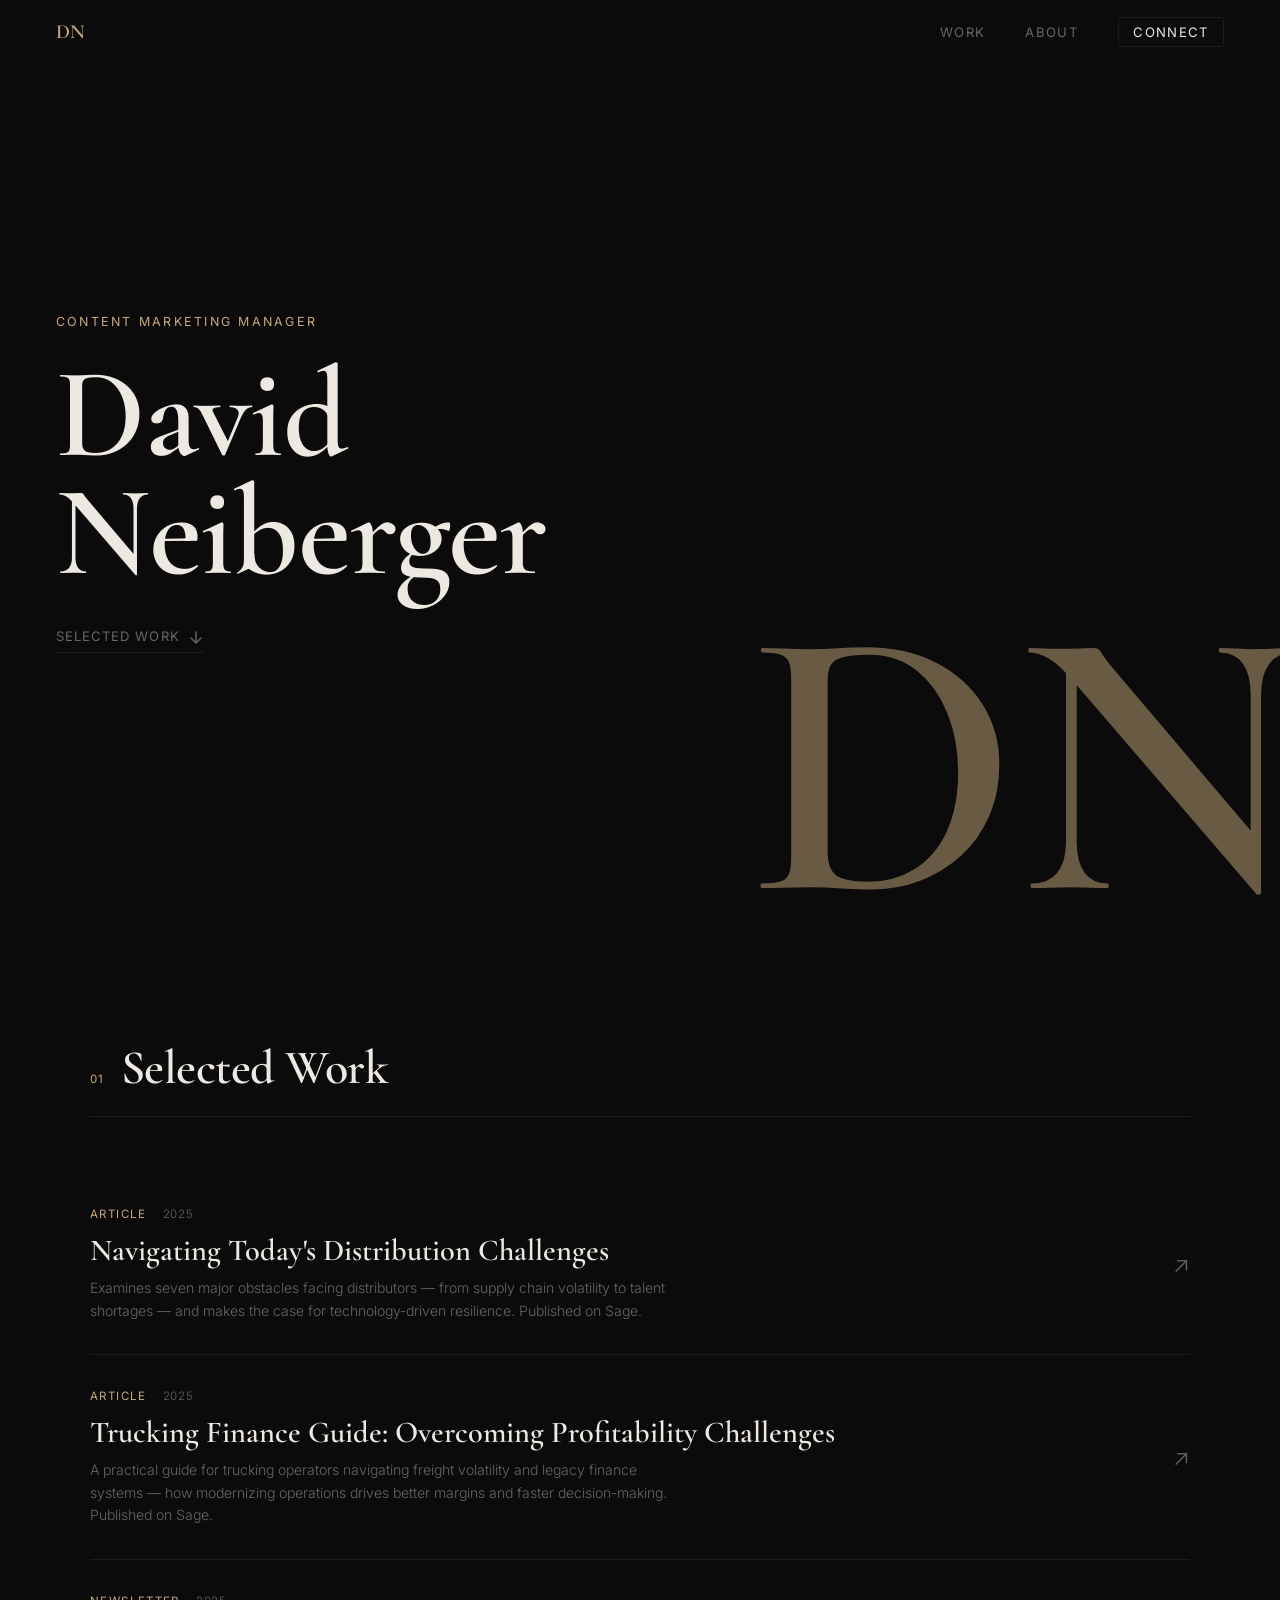
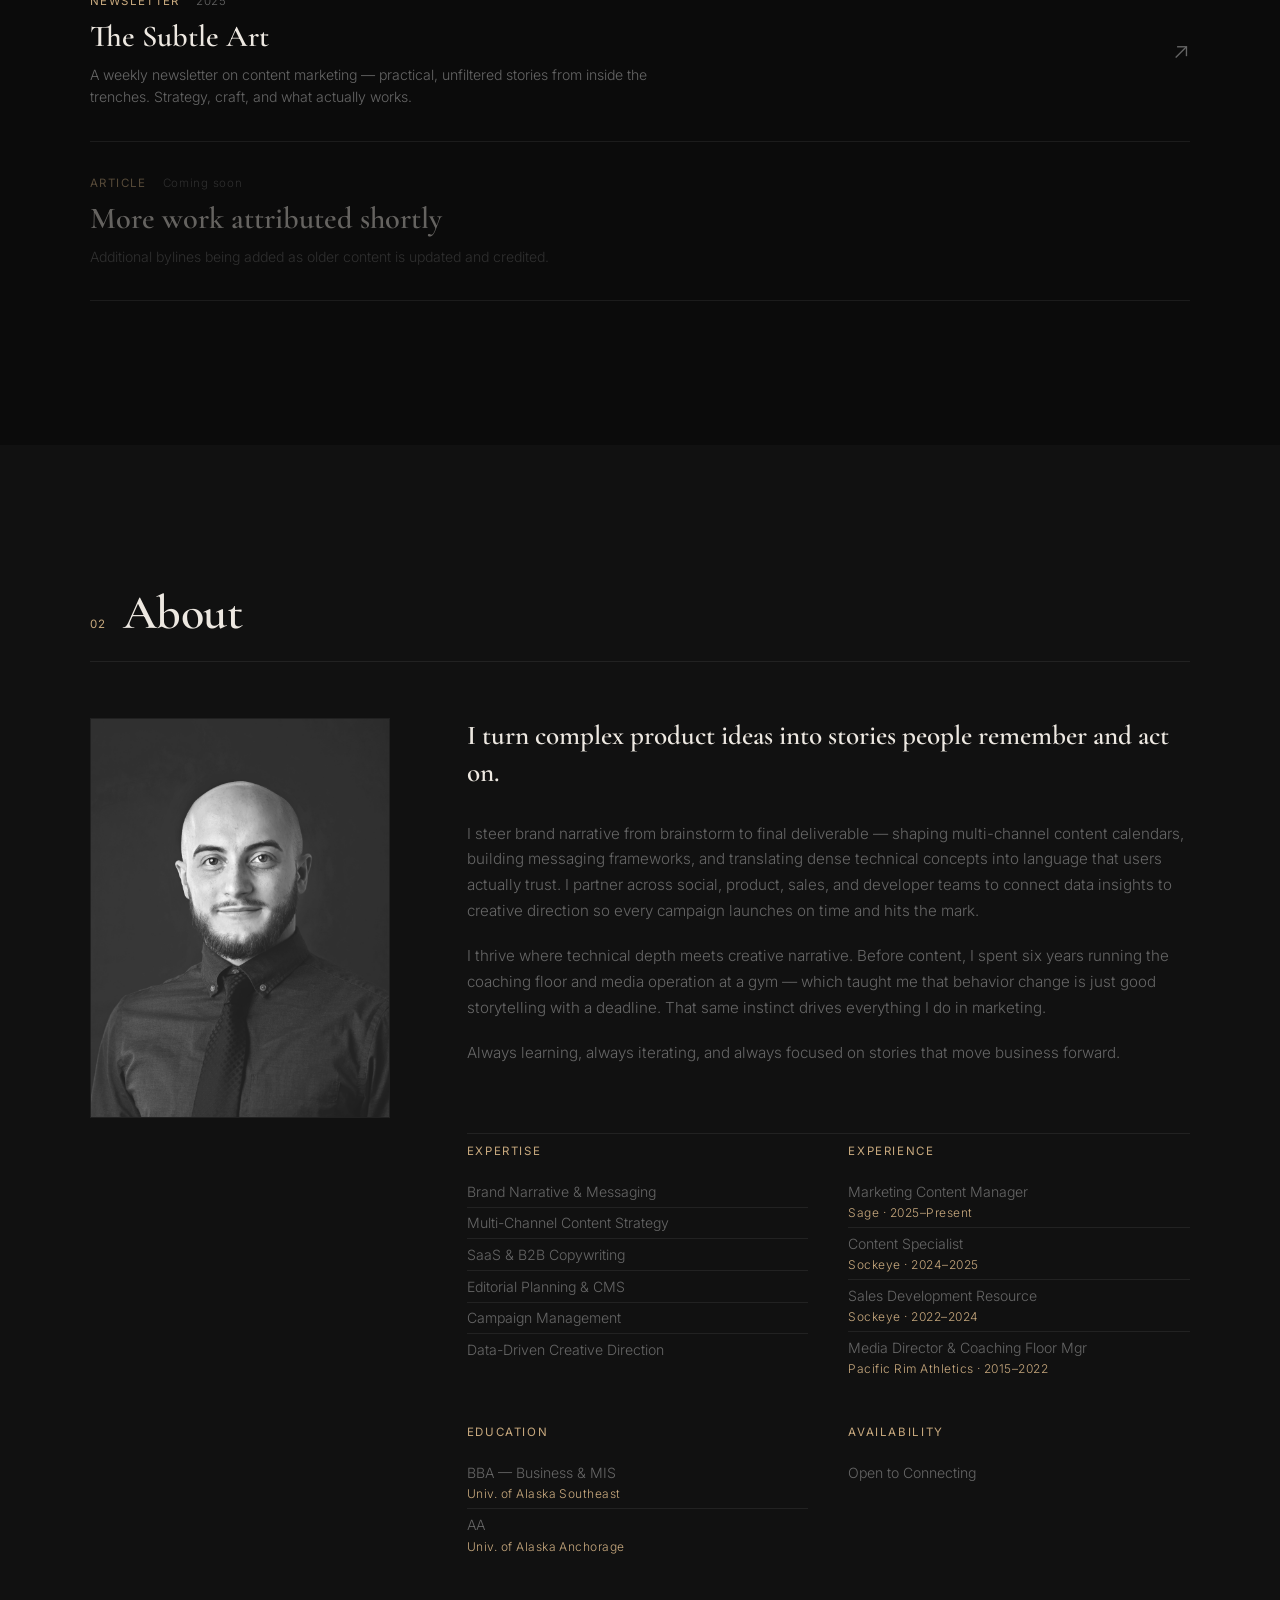
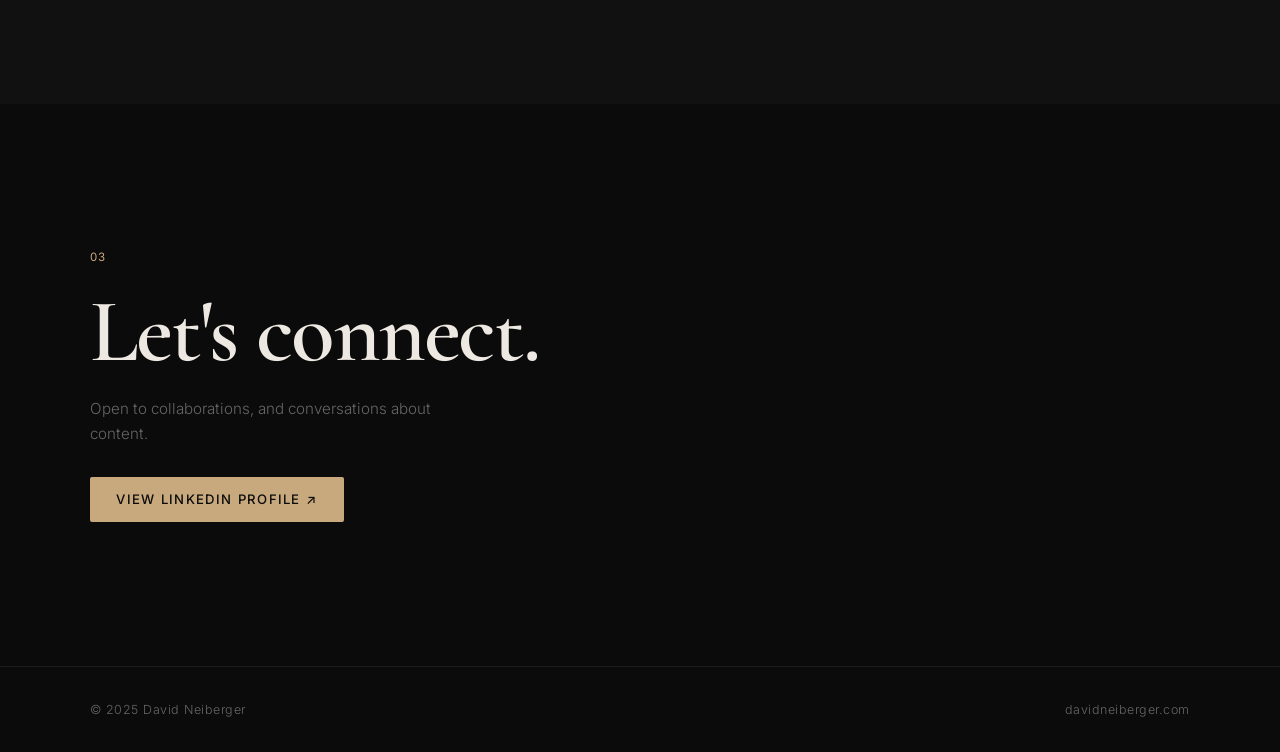
==== index.html @ 3fa52df9 "Update index.html" ====
<!DOCTYPE html>
<html lang="en">
<head>
  <meta charset="UTF-8" />
  <meta name="viewport" content="width=device-width, initial-scale=1.0" />
  <title>David Neiberger — Content Marketing Manager</title>
  <meta name="description" content="David Neiberger is a content marketing manager with a background in fitness coaching. Writing that moves people to act." />

  <link rel="preconnect" href="https://fonts.googleapis.com" />
  <link rel="preconnect" href="https://fonts.gstatic.com" crossorigin />
  <link href="https://fonts.googleapis.com/css2?family=Inter:wght@300;400;500&family=Cormorant+Garamond:ital,wght@0,600;1,500&display=swap" rel="stylesheet" />

  <link rel="stylesheet" href="style.css" />
</head>
<body>

  <!-- ─── NAV ─── -->
  <nav class="nav" id="nav">
    <a href="#" class="nav__logo">DN</a>
    <ul class="nav__links">
      <li><a href="#work">Work</a></li>
      <li><a href="#about">About</a></li>
      <li><a href="#contact" class="nav__cta">Connect</a></li>
    </ul>
  </nav>

  <!-- ─── HERO ─── -->
  <section class="hero" id="home">
    <div class="hero__inner">
      <p class="hero__label">Content Marketing Manager</p>
      <h1 class="hero__name">David<br>Neiberger</h1>
      <a href="#work" class="hero__scroll" aria-label="Scroll to work">
        <span>Selected Work</span>
        <svg width="16" height="16" viewBox="0 0 16 16" fill="none" aria-hidden="true">
          <path d="M8 3v10M3 9l5 5 5-5" stroke="currentColor" stroke-width="1.5" stroke-linecap="round" stroke-linejoin="round"/>
        </svg>
      </a>
    </div>
    <div class="hero__bg-text" aria-hidden="true">DN</div>
  </section>

  <!-- ─── WORK / ARTICLES ─── -->
  <section class="section work" id="work">
    <div class="container">
      <header class="section__header">
        <span class="section__num">01</span>
        <h2 class="section__title">Selected Work</h2>
      </header>

      <ul class="work__list">

        <li class="work__item">
          <a href="https://www.sage.com/en-us/blog/navigating-distribution-challenges/" class="work__link" target="_blank" rel="noopener">
            <div class="work__meta">
              <span class="work__tag">Article</span>
              <span class="work__year">2025</span>
            </div>
            <h3 class="work__title">Navigating Today's Distribution Challenges</h3>
            <p class="work__desc">Examines seven major obstacles facing distributors — from supply chain volatility to talent shortages — and makes the case for technology-driven resilience. Published on Sage.</p>
            <span class="work__arrow">↗</span>
          </a>
        </li>

        <li class="work__item">
          <a href="https://www.sage.com/en-us/blog/trucking-finance-guide-overcoming-profitability-challenges-and-legacy-systems/" class="work__link" target="_blank" rel="noopener">
            <div class="work__meta">
              <span class="work__tag">Article</span>
              <span class="work__year">2025</span>
            </div>
            <h3 class="work__title">Trucking Finance Guide: Overcoming Profitability Challenges</h3>
            <p class="work__desc">A practical guide for trucking operators navigating freight volatility and legacy finance systems — how modernizing operations drives better margins and faster decision-making. Published on Sage.</p>
            <span class="work__arrow">↗</span>
          </a>
        </li>

        <li class="work__item">
          <a href="https://www.linkedin.com/newsletters/the-subtle-art-7341557035068489730/" class="work__link" target="_blank" rel="noopener">
            <div class="work__meta">
              <span class="work__tag">Newsletter</span>
              <span class="work__year">2025</span>
            </div>
            <h3 class="work__title">The Subtle Art</h3>
            <p class="work__desc">A weekly newsletter on content marketing — practical, unfiltered stories from inside the trenches. Strategy, craft, and what actually works.</p>
            <span class="work__arrow">↗</span>
          </a>
        </li>

        <li class="work__item work__item--placeholder">
          <div class="work__link work__link--inert">
            <div class="work__meta">
              <span class="work__tag">Article</span>
              <span class="work__year">Coming soon</span>
            </div>
            <h3 class="work__title">More work attributed shortly</h3>
            <p class="work__desc">Additional bylines being added as older content is updated and credited.</p>
          </div>
        </li>

      </ul>
    </div>
  </section>

  <!-- ─── ABOUT ─── -->
  <section class="section about" id="about">
    <div class="container">
      <header class="section__header">
        <span class="section__num">02</span>
        <h2 class="section__title">About</h2>
      </header>

      <div class="about__grid">

        <div class="about__photo-col">
          <img
            src="images/CharlieSIlversPhotography-2022-David-7(BW).jpg"
            alt="David Neiberger"
            class="about__photo"
          />
        </div>

        <div class="about__content">
          <div class="about__body">
            <p class="about__lead">I turn complex product ideas into stories people remember and act on.</p>
            <p>I steer brand narrative from brainstorm to final deliverable — shaping multi-channel content calendars, building messaging frameworks, and translating dense technical concepts into language that users actually trust. I partner across social, product, sales, and developer teams to connect data insights to creative direction so every campaign launches on time and hits the mark.</p>
            <p>I thrive where technical depth meets creative narrative. Before content, I spent six years running the coaching floor and media operation at a gym — which taught me that behavior change is just good storytelling with a deadline. That same instinct drives everything I do in marketing.</p>
            <p>Always learning, always iterating, and always focused on stories that move business forward.</p>
          </div>

          <div class="about__blocks">
            <div class="about__block">
              <h4>Expertise</h4>
              <ul>
                <li>Brand Narrative &amp; Messaging</li>
                <li>Multi-Channel Content Strategy</li>
                <li>SaaS &amp; B2B Copywriting</li>
                <li>Editorial Planning &amp; CMS</li>
                <li>Campaign Management</li>
                <li>Data-Driven Creative Direction</li>
              </ul>
            </div>
            <div class="about__block">
              <h4>Experience</h4>
              <ul>
                <li>Marketing Content Manager<span class="about__company">Sage · 2025–Present</span></li>
                <li>Content Specialist<span class="about__company">Sockeye · 2024–2025</span></li>
                <li>Sales Development Resource<span class="about__company">Sockeye · 2022–2024</span></li>
                <li>Media Director &amp; Coaching Floor Mgr<span class="about__company">Pacific Rim Athletics · 2015–2022</span></li>
              </ul>
            </div>
            <div class="about__block">
              <h4>Education</h4>
              <ul>
                <li>BBA — Business &amp; MIS<span class="about__company">Univ. of Alaska Southeast</span></li>
                <li>AA<span class="about__company">Univ. of Alaska Anchorage</span></li>
              </ul>
            </div>
            <div class="about__block">
              <h4>Availability</h4>
              <ul>
                <li>Open to Connecting</li>
              </ul>
            </div>
          </div>
        </div>

      </div>
    </div>
  </section>

  <!-- ─── CONTACT / CTA ─── -->
  <section class="section contact" id="contact">
    <div class="container">
      <div class="contact__inner">
        <span class="section__num">03</span>
        <h2 class="contact__headline">Let's connect.</h2>
        <p class="contact__sub">Open to collaborations, and conversations about content.</p>
        <a
          href="https://www.linkedin.com/in/david-neiberger/"
          class="contact__btn"
          target="_blank"
          rel="noopener"
        >
          View LinkedIn Profile ↗
        </a>
      </div>
    </div>
  </section>

  <!-- ─── FOOTER ─── -->
  <footer class="footer">
    <div class="container">
      <p>© 2025 David Neiberger</p>
      <p>davidneiberger.com</p>
    </div>
  </footer>

  <script src="main.js"></script>
</body>
</html>
---- style.css ----
/* ────────────────────────────────────────────────────────────
   TOKENS
──────────────────────────────────────────────────────────── */
:root {
  --bg:         #0b0b0b;
  --bg-raised:  #111111;
  --border:     rgba(255, 255, 255, 0.07);
  --text:       #ede8e1;
  --text-muted: #666;
  --accent:     #c8a97e;   /* warm gold */
  --accent-dim: rgba(200, 169, 126, 0.12);

  --font-display: 'Cormorant Garamond', Georgia, serif;
  --font-body:    'Inter', system-ui, sans-serif;

  --ease: cubic-bezier(0.16, 1, 0.3, 1);
  --nav-h: 64px;
}

/* ────────────────────────────────────────────────────────────
   RESET & BASE
──────────────────────────────────────────────────────────── */
*, *::before, *::after {
  box-sizing: border-box;
  margin: 0;
  padding: 0;
}

html {
  scroll-behavior: smooth;
  -webkit-font-smoothing: antialiased;
}

body {
  background-color: var(--bg);
  color: var(--text);
  font-family: var(--font-body);
  font-size: clamp(15px, 1.1vw, 17px);
  font-weight: 300;
  line-height: 1.7;
  overflow-x: hidden;
}

a {
  color: inherit;
  text-decoration: none;
}

ul {
  list-style: none;
}

img, svg {
  display: block;
}

/* ────────────────────────────────────────────────────────────
   LAYOUT UTILITIES
──────────────────────────────────────────────────────────── */
.container {
  width: min(1100px, 100% - 3rem);
  margin-inline: auto;
}

.section {
  padding-block: clamp(5rem, 12vw, 9rem);
}

/* ────────────────────────────────────────────────────────────
   NAV
──────────────────────────────────────────────────────────── */
.nav {
  position: fixed;
  inset: 0 0 auto;
  height: var(--nav-h);
  z-index: 100;
  display: flex;
  align-items: center;
  justify-content: space-between;
  padding-inline: clamp(1.5rem, 5vw, 3.5rem);
  transition: background 0.4s var(--ease), backdrop-filter 0.4s var(--ease);
}

.nav.scrolled {
  background: rgba(11, 11, 11, 0.85);
  backdrop-filter: blur(14px);
  -webkit-backdrop-filter: blur(14px);
  border-bottom: 1px solid var(--border);
}

.nav__logo {
  font-family: var(--font-display);
  font-size: 1.25rem;
  font-weight: 600;
  letter-spacing: 0.02em;
  color: var(--accent);
  transition: opacity 0.2s;
}
.nav__logo:hover { opacity: 0.7; }

.nav__links {
  display: flex;
  align-items: center;
  gap: 2.5rem;
}

.nav__links a {
  font-size: 0.82rem;
  font-weight: 400;
  letter-spacing: 0.1em;
  text-transform: uppercase;
  color: var(--text-muted);
  transition: color 0.2s;
}
.nav__links a:hover { color: var(--text); }

.nav__cta {
  border: 1px solid var(--border);
  padding: 0.45em 1.1em;
  border-radius: 2px;
  color: var(--text) !important;
  transition: background 0.2s, border-color 0.2s !important;
}
.nav__cta:hover {
  background: var(--accent-dim);
  border-color: var(--accent) !important;
}

/* ────────────────────────────────────────────────────────────
   HERO
──────────────────────────────────────────────────────────── */
.hero {
  position: relative;
  min-height: 100svh;
  display: flex;
  align-items: center;
  padding-inline: clamp(1.5rem, 5vw, 3.5rem);
  overflow: hidden;
}

.hero__inner {
  position: relative;
  z-index: 2;
  padding-top: var(--nav-h);
  max-width: 820px;
  opacity: 0;
  animation: fadeUp 1s var(--ease) 0.2s forwards;
}

.hero__label {
  font-size: 0.78rem;
  font-weight: 400;
  letter-spacing: 0.18em;
  text-transform: uppercase;
  color: var(--accent);
  margin-bottom: 1.5rem;
}

.hero__name {
  font-family: var(--font-display);
  font-size: clamp(4rem, 10vw, 9.5rem);
  font-weight: 600;
  line-height: 0.92;
  letter-spacing: -0.01em;
  color: var(--text);
  margin-bottom: 2rem;
}

.hero__sub {
  font-size: clamp(1rem, 1.4vw, 1.15rem);
  color: var(--text-muted);
  max-width: 480px;
  margin-bottom: 3.5rem;
  line-height: 1.65;
}

.hero__scroll {
  display: inline-flex;
  align-items: center;
  gap: 0.6em;
  font-size: 0.82rem;
  font-weight: 400;
  letter-spacing: 0.08em;
  text-transform: uppercase;
  color: var(--text-muted);
  border-bottom: 1px solid var(--border);
  padding-bottom: 0.35em;
  transition: color 0.2s, border-color 0.2s;
}
.hero__scroll:hover {
  color: var(--text);
  border-color: var(--text-muted);
}
.hero__scroll svg {
  transition: transform 0.3s var(--ease);
}
.hero__scroll:hover svg {
  transform: translateY(3px);
}

/* Large background monogram */
.hero__bg-text {
  position: absolute;
  right: -0.05em;
  bottom: -0.15em;
  font-family: var(--font-display);
  font-size: clamp(18rem, 30vw, 36rem);
  font-weight: 600;
  color: rgba(200, 169, 126, 0.5);
  line-height: 1;
  user-select: none;
  pointer-events: none;
  z-index: 1;
}

/* ────────────────────────────────────────────────────────────
   SECTION HEADERS
──────────────────────────────────────────────────────────── */
.section__header {
  display: flex;
  align-items: baseline;
  gap: 1rem;
  margin-bottom: 3.5rem;
  padding-bottom: 1.5rem;
  border-bottom: 1px solid var(--border);
}

.section__num {
  font-size: 0.72rem;
  font-weight: 400;
  color: var(--accent);
  letter-spacing: 0.12em;
}

.section__title {
  font-family: var(--font-display);
  font-size: clamp(2rem, 4vw, 3rem);
  font-weight: 600;
  letter-spacing: -0.01em;
  line-height: 1;
}

/* ────────────────────────────────────────────────────────────
   WORK LIST
──────────────────────────────────────────────────────────── */
.work__list {
  display: flex;
  flex-direction: column;
}

.work__item {
  border-bottom: 1px solid var(--border);
  opacity: 0;
  animation: fadeUp 0.7s var(--ease) forwards;
}

.work__item:nth-child(1) { animation-delay: 0.1s; }
.work__item:nth-child(2) { animation-delay: 0.2s; }
.work__item:nth-child(3) { animation-delay: 0.3s; }
.work__item:nth-child(4) { animation-delay: 0.4s; }

.work__link {
  display: grid;
  grid-template-columns: 1fr auto;
  grid-template-rows: auto auto;
  column-gap: 2rem;
  padding: 2rem 0;
  transition: background 0.2s;
  position: relative;
}
.work__link::before {
  content: '';
  position: absolute;
  inset: 0 -1.5rem;
  background: var(--accent-dim);
  opacity: 0;
  transition: opacity 0.25s;
  border-radius: 2px;
}
.work__link:hover::before { opacity: 1; }

.work__meta {
  grid-column: 1;
  grid-row: 1;
  display: flex;
  align-items: center;
  gap: 1rem;
  margin-bottom: 0.5rem;
}

.work__tag {
  font-size: 0.72rem;
  font-weight: 400;
  letter-spacing: 0.12em;
  text-transform: uppercase;
  color: var(--accent);
}

.work__year {
  font-size: 0.72rem;
  color: var(--text-muted);
  letter-spacing: 0.06em;
}

.work__title {
  grid-column: 1;
  grid-row: 2;
  font-family: var(--font-display);
  font-size: clamp(1.3rem, 2.5vw, 1.9rem);
  font-weight: 600;
  line-height: 1.2;
  margin-bottom: 0.5rem;
  transition: color 0.2s;
}
.work__link:hover .work__title { color: var(--accent); }

.work__desc {
  grid-column: 1;
  grid-row: 3;
  font-size: 0.88rem;
  color: var(--text-muted);
  max-width: 600px;
  line-height: 1.6;
}

.work__arrow {
  grid-column: 2;
  grid-row: 1 / 4;
  align-self: center;
  font-size: 1.4rem;
  color: var(--text-muted);
  transition: color 0.2s, transform 0.25s var(--ease);
}
.work__link:hover .work__arrow {
  color: var(--accent);
  transform: translate(3px, -3px);
}

/* Placeholder item — not a link */
.work__link--inert {
  cursor: default;
  opacity: 0.4;
}
.work__link--inert::before { display: none; }

/* ────────────────────────────────────────────────────────────
   ABOUT
──────────────────────────────────────────────────────────── */
.about {
  background: var(--bg-raised);
}

.about__grid {
  display: grid;
  grid-template-columns: 300px 1fr;
  gap: clamp(3rem, 6vw, 6rem);
  align-items: start;
}

/* Photo column */
.about__photo-col {
  position: sticky;
  top: calc(var(--nav-h) + 2rem);
}

.about__photo {
  width: 100%;
  aspect-ratio: 3 / 4;
  object-fit: cover;
  object-position: center top;
  display: block;
  filter: grayscale(100%);
  border: 1px solid var(--border);
}

/* Content column */
.about__content {
  display: flex;
  flex-direction: column;
  gap: 3rem;
}

.about__body p {
  margin-bottom: 1.2rem;
}

.about__lead {
  font-family: var(--font-display);
  font-size: clamp(1.25rem, 2.2vw, 1.7rem);
  font-weight: 600;
  line-height: 1.35;
  color: var(--text);
  margin-bottom: 1.8rem !important;
}

.about__body p:not(.about__lead) {
  color: var(--text-muted);
  font-size: 0.95rem;
}

/* Blocks grid (expertise, experience, etc.) */
.about__blocks {
  display: grid;
  grid-template-columns: 1fr 1fr;
  gap: 2.5rem;
  padding-top: 0.5rem;
  border-top: 1px solid var(--border);
}

.about__block h4 {
  font-size: 0.72rem;
  font-weight: 400;
  letter-spacing: 0.14em;
  text-transform: uppercase;
  color: var(--accent);
  margin-bottom: 0.9rem;
}

.about__block li {
  font-size: 0.88rem;
  color: var(--text-muted);
  padding: 0.3rem 0;
  border-bottom: 1px solid var(--border);
  line-height: 1.5;
}
.about__block li:last-child { border-bottom: none; }

.about__company {
  display: block;
  font-size: 0.75rem;
  color: var(--accent);
  margin-top: 0.15rem;
  letter-spacing: 0.04em;
}

/* ────────────────────────────────────────────────────────────
   CONTACT
──────────────────────────────────────────────────────────── */
.contact__inner {
  display: flex;
  flex-direction: column;
  align-items: flex-start;
  gap: 1.2rem;
}

.contact__headline {
  font-family: var(--font-display);
  font-size: clamp(3rem, 7vw, 6.5rem);
  font-weight: 600;
  line-height: 1;
  letter-spacing: -0.02em;
}

.contact__sub {
  font-size: 0.95rem;
  color: var(--text-muted);
  max-width: 400px;
  line-height: 1.65;
}

.contact__btn {
  display: inline-flex;
  align-items: center;
  gap: 0.5em;
  margin-top: 0.75rem;
  padding: 0.85em 2em;
  background: var(--accent);
  color: var(--bg);
  font-size: 0.82rem;
  font-weight: 500;
  letter-spacing: 0.1em;
  text-transform: uppercase;
  border-radius: 2px;
  transition: opacity 0.2s, transform 0.2s var(--ease);
}
.contact__btn:hover {
  opacity: 0.85;
  transform: translateY(-1px);
}

/* ────────────────────────────────────────────────────────────
   FOOTER
──────────────────────────────────────────────────────────── */
.footer {
  padding-block: 2rem;
  border-top: 1px solid var(--border);
}

.footer .container {
  display: flex;
  justify-content: space-between;
  align-items: center;
}

.footer p {
  font-size: 0.78rem;
  color: var(--text-muted);
  letter-spacing: 0.04em;
}

/* ────────────────────────────────────────────────────────────
   ANIMATIONS
──────────────────────────────────────────────────────────── */
@keyframes fadeUp {
  from {
    opacity: 0;
    transform: translateY(24px);
  }
  to {
    opacity: 1;
    transform: translateY(0);
  }
}

/* ────────────────────────────────────────────────────────────
   RESPONSIVE
──────────────────────────────────────────────────────────── */
@media (max-width: 768px) {
  .nav__links {
    gap: 1.5rem;
  }
  .nav__links li:nth-child(1),
  .nav__links li:nth-child(2) {
    display: none;
  }

  .about__grid {
    grid-template-columns: 1fr;
    gap: 3rem;
  }

  .about__photo-col {
    position: static;
    max-width: 280px;
  }

  .about__blocks {
    grid-template-columns: 1fr;
  }

  .work__link {
    grid-template-columns: 1fr 2rem;
  }

  .footer .container {
    flex-direction: column;
    gap: 0.5rem;
    text-align: center;
  }
}

@media (max-width: 480px) {
  .hero__bg-text {
    display: none;
  }
}
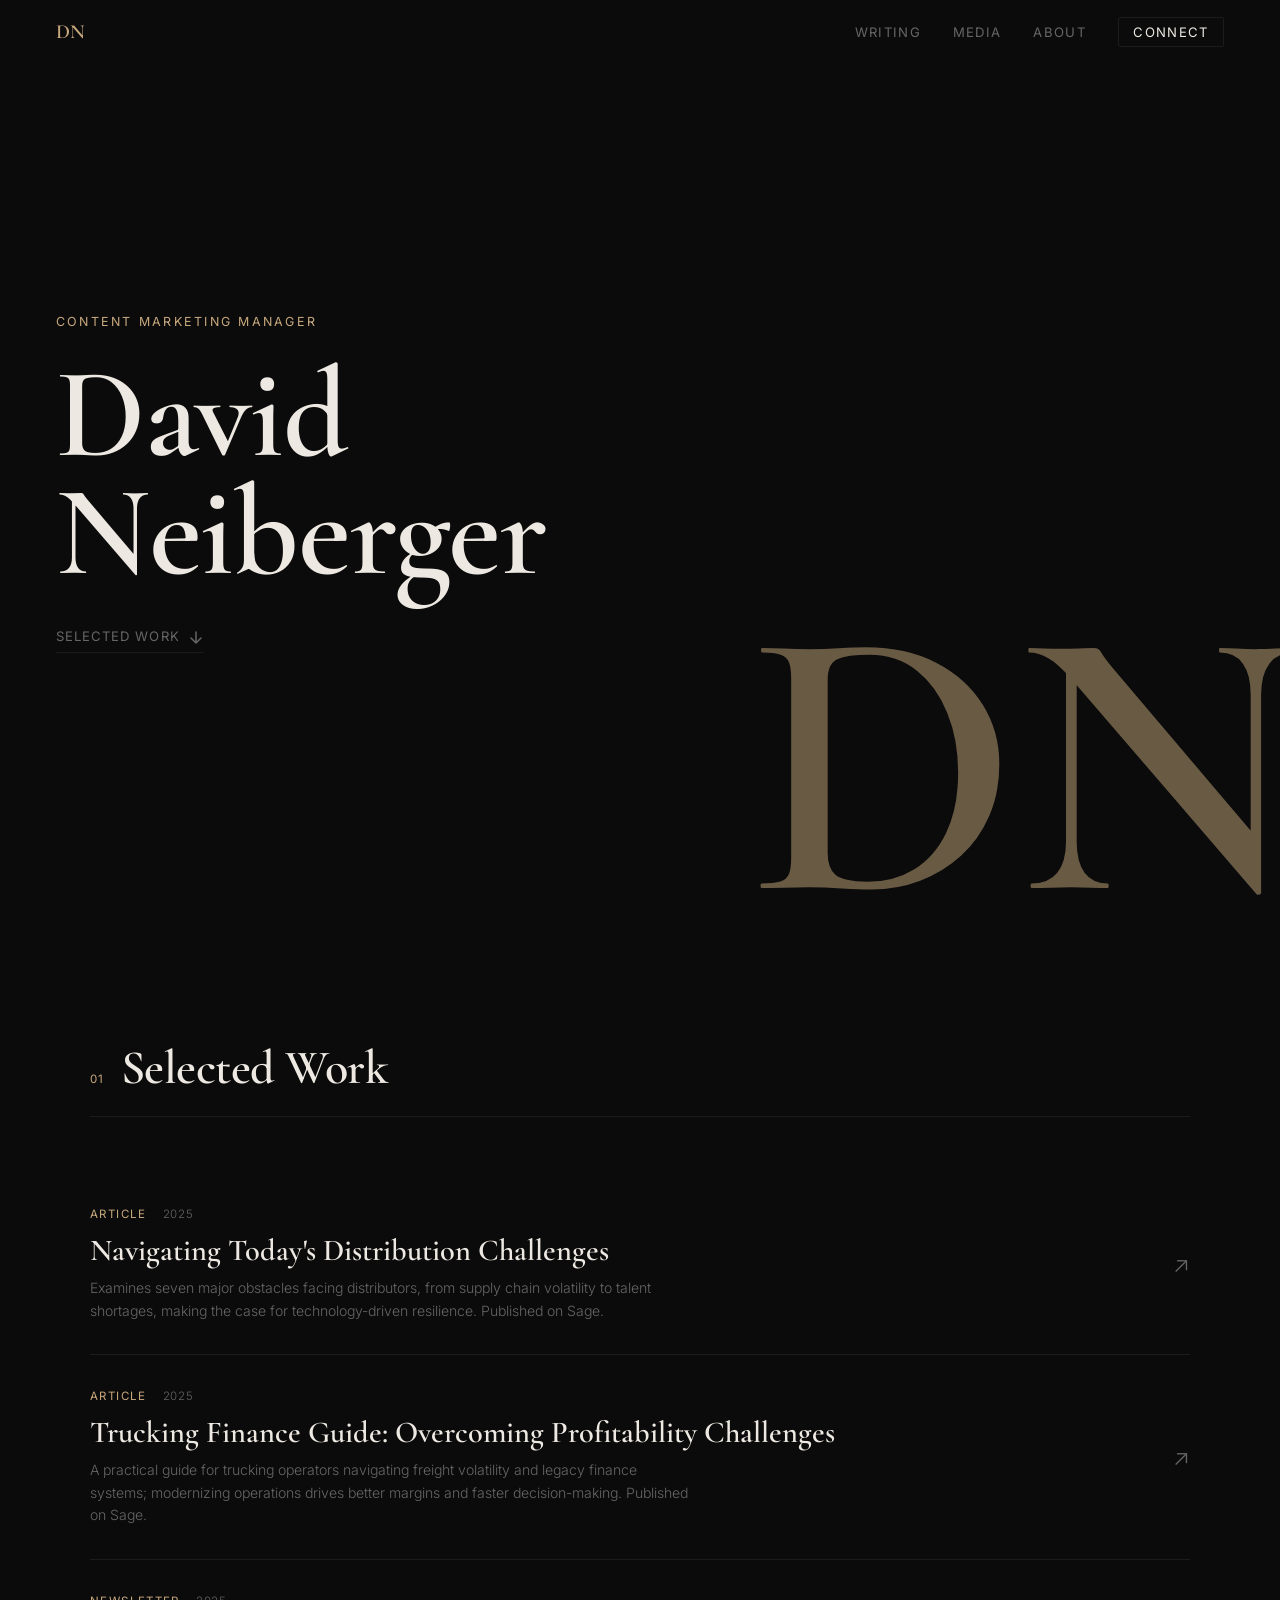
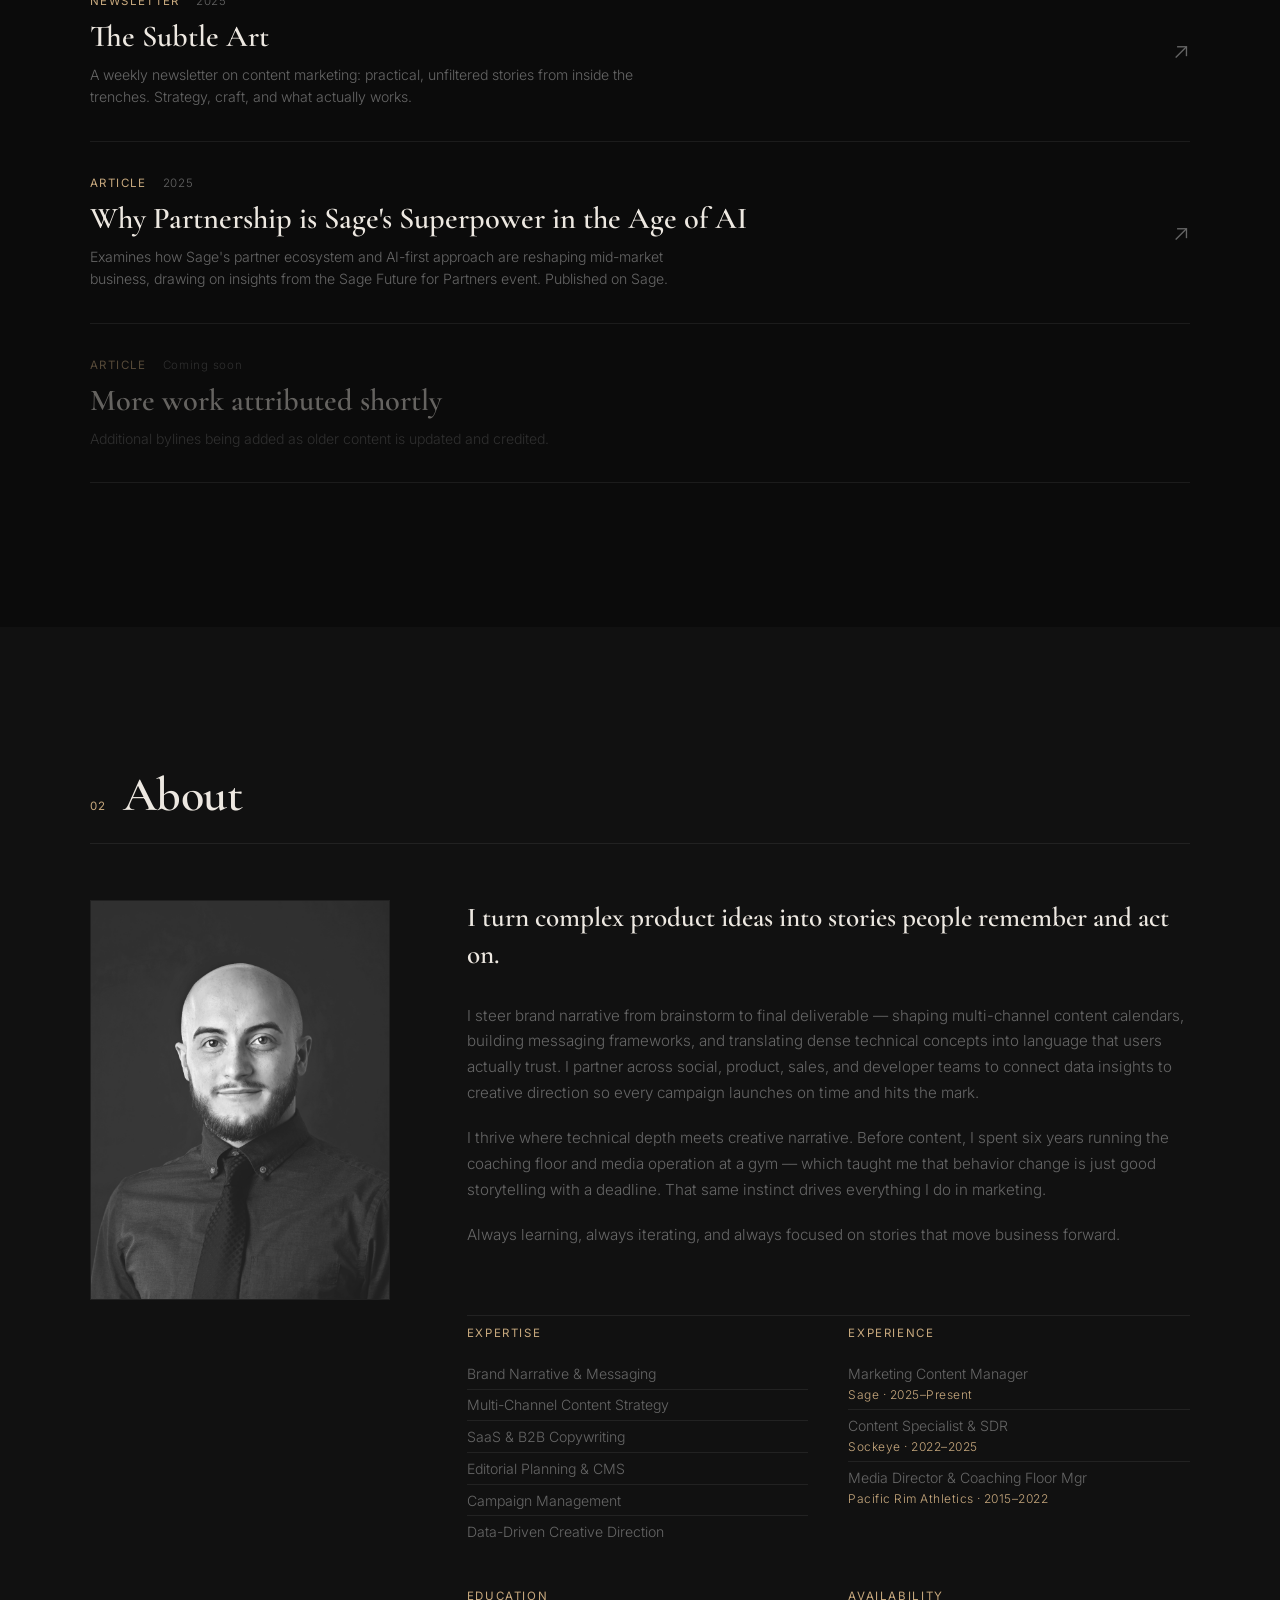
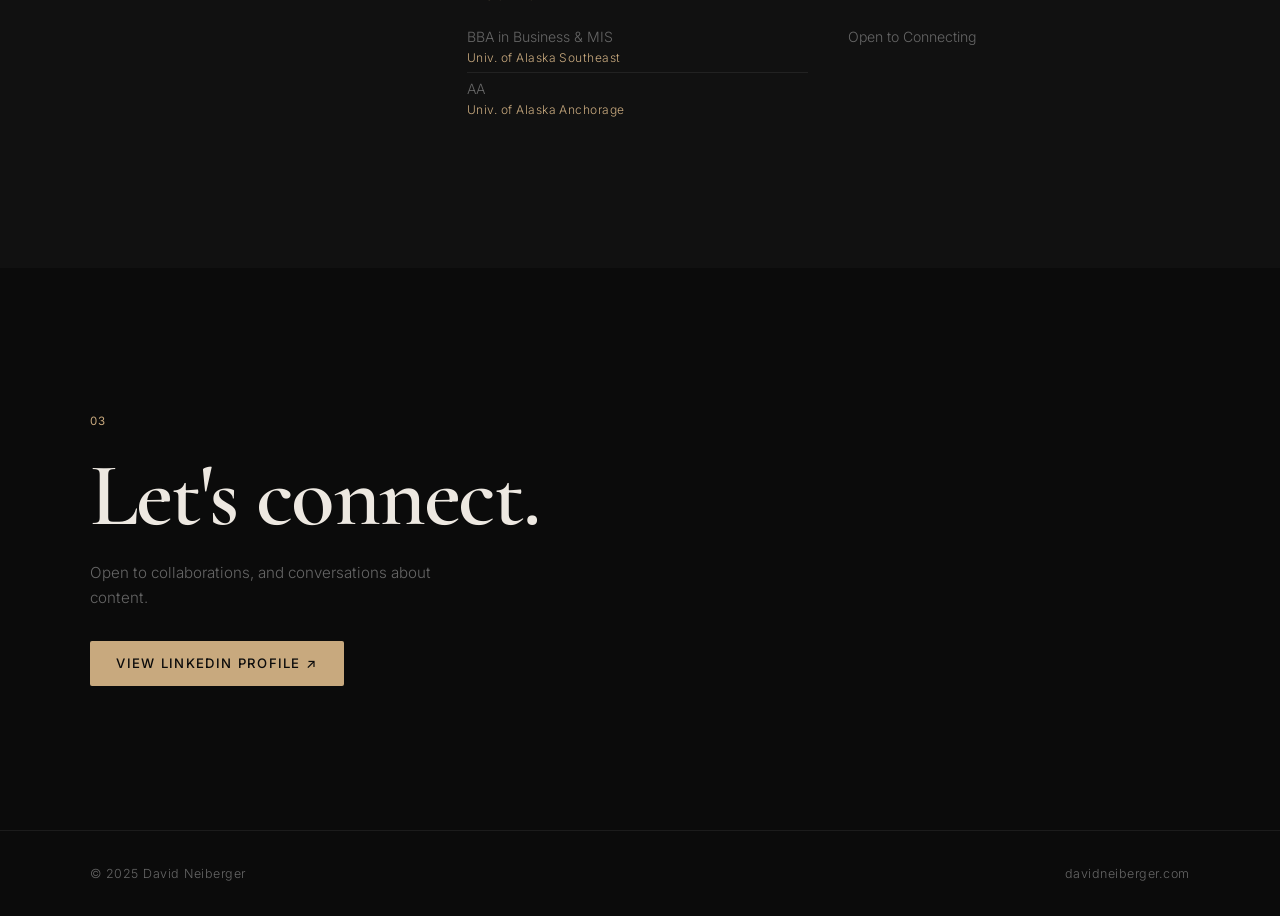
==== commit 74357436: "Reuploading website files" ====
--- a/index.html
+++ b/index.html
@@ -3,8 +3,24 @@
 <head>
   <meta charset="UTF-8" />
   <meta name="viewport" content="width=device-width, initial-scale=1.0" />
-  <title>David Neiberger — Content Marketing Manager</title>
+  <title>David Neiberger | Content Marketing Manager</title>
   <meta name="description" content="David Neiberger is a content marketing manager with a background in fitness coaching. Writing that moves people to act." />
+
+  <!-- Favicon -->
+  <link rel="icon" href="favicon.svg" type="image/svg+xml" />
+
+  <!-- Open Graph -->
+  <meta property="og:type"        content="website" />
+  <meta property="og:url"         content="https://davidneiberger.com/" />
+  <meta property="og:title"       content="David Neiberger | Content Marketing Manager" />
+  <meta property="og:description" content="Writing that moves people to act. Content marketing manager with a background in fitness coaching." />
+  <meta property="og:image"       content="https://davidneiberger.com/images/david-neiberger.jpg" />
+
+  <!-- Twitter/X card -->
+  <meta name="twitter:card"        content="summary_large_image" />
+  <meta name="twitter:title"       content="David Neiberger | Content Marketing Manager" />
+  <meta name="twitter:description" content="Writing that moves people to act." />
+  <meta name="twitter:image"       content="https://davidneiberger.com/images/david-neiberger.jpg" />
 
   <link rel="preconnect" href="https://fonts.googleapis.com" />
   <link rel="preconnect" href="https://fonts.gstatic.com" crossorigin />
@@ -18,7 +34,8 @@
   <nav class="nav" id="nav">
     <a href="#" class="nav__logo">DN</a>
     <ul class="nav__links">
-      <li><a href="#work">Work</a></li>
+      <li><a href="#work">Writing</a></li>
+      <li><a href="works.html">Media</a></li>
       <li><a href="#about">About</a></li>
       <li><a href="#contact" class="nav__cta">Connect</a></li>
     </ul>
@@ -56,7 +73,7 @@
               <span class="work__year">2025</span>
             </div>
             <h3 class="work__title">Navigating Today's Distribution Challenges</h3>
-            <p class="work__desc">Examines seven major obstacles facing distributors — from supply chain volatility to talent shortages — and makes the case for technology-driven resilience. Published on Sage.</p>
+            <p class="work__desc">Examines seven major obstacles facing distributors, from supply chain volatility to talent shortages, making the case for technology-driven resilience. Published on Sage.</p>
             <span class="work__arrow">↗</span>
           </a>
         </li>
@@ -68,7 +85,7 @@
               <span class="work__year">2025</span>
             </div>
             <h3 class="work__title">Trucking Finance Guide: Overcoming Profitability Challenges</h3>
-            <p class="work__desc">A practical guide for trucking operators navigating freight volatility and legacy finance systems — how modernizing operations drives better margins and faster decision-making. Published on Sage.</p>
+            <p class="work__desc">A practical guide for trucking operators navigating freight volatility and legacy finance systems; modernizing operations drives better margins and faster decision-making. Published on Sage.</p>
             <span class="work__arrow">↗</span>
           </a>
         </li>
@@ -80,7 +97,19 @@
               <span class="work__year">2025</span>
             </div>
             <h3 class="work__title">The Subtle Art</h3>
-            <p class="work__desc">A weekly newsletter on content marketing — practical, unfiltered stories from inside the trenches. Strategy, craft, and what actually works.</p>
+            <p class="work__desc">A weekly newsletter on content marketing: practical, unfiltered stories from inside the trenches. Strategy, craft, and what actually works.</p>
+            <span class="work__arrow">↗</span>
+          </a>
+        </li>
+
+        <li class="work__item">
+          <a href="https://www.sage.com/en-us/blog/why-partnership-is-sages-superpower-in-the-age-of-ai/" class="work__link" target="_blank" rel="noopener">
+            <div class="work__meta">
+              <span class="work__tag">Article</span>
+              <span class="work__year">2025</span>
+            </div>
+            <h3 class="work__title">Why Partnership is Sage's Superpower in the Age of AI</h3>
+            <p class="work__desc">Examines how Sage's partner ecosystem and AI-first approach are reshaping mid-market business, drawing on insights from the Sage Future for Partners event. Published on Sage.</p>
             <span class="work__arrow">↗</span>
           </a>
         </li>
@@ -112,7 +141,7 @@
 
         <div class="about__photo-col">
           <img
-            src="images/CharlieSIlversPhotography-2022-David-7(BW).jpg"
+            src="images/david-neiberger.jpg"
             alt="David Neiberger"
             class="about__photo"
           />
@@ -142,15 +171,14 @@
               <h4>Experience</h4>
               <ul>
                 <li>Marketing Content Manager<span class="about__company">Sage · 2025–Present</span></li>
-                <li>Content Specialist<span class="about__company">Sockeye · 2024–2025</span></li>
-                <li>Sales Development Resource<span class="about__company">Sockeye · 2022–2024</span></li>
+                <li>Content Specialist &amp; SDR<span class="about__company">Sockeye · 2022–2025</span></li>
                 <li>Media Director &amp; Coaching Floor Mgr<span class="about__company">Pacific Rim Athletics · 2015–2022</span></li>
               </ul>
             </div>
             <div class="about__block">
               <h4>Education</h4>
               <ul>
-                <li>BBA — Business &amp; MIS<span class="about__company">Univ. of Alaska Southeast</span></li>
+                <li>BBA in Business &amp; MIS<span class="about__company">Univ. of Alaska Southeast</span></li>
                 <li>AA<span class="about__company">Univ. of Alaska Anchorage</span></li>
               </ul>
             </div>
--- a/style.css
+++ b/style.css
@@ -101,11 +101,11 @@
 .nav__links {
   display: flex;
   align-items: center;
-  gap: 2.5rem;
+  gap: clamp(0.75rem, 2.5vw, 2.5rem);
 }
 
 .nav__links a {
-  font-size: 0.82rem;
+  font-size: clamp(0.6rem, 1.1vw, 0.82rem);
   font-weight: 400;
   letter-spacing: 0.1em;
   text-transform: uppercase;
@@ -116,7 +116,7 @@
 
 .nav__cta {
   border: 1px solid var(--border);
-  padding: 0.45em 1.1em;
+  padding: 0.45em clamp(0.5em, 1.5vw, 1.1em);
   border-radius: 2px;
   color: var(--text) !important;
   transition: background 0.2s, border-color 0.2s !important;
@@ -499,6 +499,304 @@
 }
 
 /* ────────────────────────────────────────────────────────────
+   NAV ACTIVE STATE (works.html)
+──────────────────────────────────────────────────────────── */
+.nav__active {
+  color: var(--accent) !important;
+}
+
+/* ────────────────────────────────────────────────────────────
+   PAGE HEADER (works.html)
+──────────────────────────────────────────────────────────── */
+.page-header {
+  padding-top: calc(var(--nav-h) + clamp(4rem, 8vw, 7rem));
+  padding-bottom: clamp(3rem, 6vw, 5rem);
+  padding-inline: clamp(1.5rem, 5vw, 3.5rem);
+  opacity: 0;
+  animation: fadeUp 1s var(--ease) 0.15s forwards;
+}
+
+.page-header__title {
+  font-family: var(--font-display);
+  font-size: clamp(3.5rem, 9vw, 8rem);
+  font-weight: 600;
+  line-height: 0.92;
+  letter-spacing: -0.01em;
+  color: var(--text);
+  margin-top: 1.5rem;
+}
+
+/* ────────────────────────────────────────────────────────────
+   WORKS FILTER BAR
+──────────────────────────────────────────────────────────── */
+.works-filters {
+  border-bottom: 1px solid var(--border);
+  padding-block: 1.25rem;
+  position: sticky;
+  top: var(--nav-h);
+  z-index: 50;
+  background: rgba(11, 11, 11, 0.9);
+  backdrop-filter: blur(12px);
+  -webkit-backdrop-filter: blur(12px);
+}
+
+.works-filters__inner {
+  display: flex;
+  gap: 0.5rem;
+}
+
+.works-filter-btn {
+  background: none;
+  border: 1px solid transparent;
+  color: var(--text-muted);
+  font-family: var(--font-body);
+  font-size: 0.78rem;
+  font-weight: 400;
+  letter-spacing: 0.1em;
+  text-transform: uppercase;
+  padding: 0.4em 1em;
+  border-radius: 2px;
+  cursor: pointer;
+  transition: color 0.2s, border-color 0.2s, background 0.2s;
+}
+
+.works-filter-btn:hover {
+  color: var(--text);
+  border-color: var(--border);
+}
+
+.works-filter-btn.is-active {
+  color: var(--accent);
+  border-color: var(--accent);
+  background: var(--accent-dim);
+}
+
+/* ────────────────────────────────────────────────────────────
+   WORKS GRID
+──────────────────────────────────────────────────────────── */
+.works-section {
+  padding-block: clamp(3rem, 6vw, 5rem);
+}
+
+.works-grid {
+  display: grid;
+  grid-template-columns: repeat(3, 1fr);
+  gap: 2rem;
+}
+
+.works-card {
+  border: 1px solid var(--border);
+  border-radius: 2px;
+  overflow: hidden;
+  opacity: 0;
+  animation: fadeUp 0.6s var(--ease) forwards;
+}
+
+.works-card:nth-child(1) { animation-delay: 0.05s; }
+.works-card:nth-child(2) { animation-delay: 0.12s; }
+.works-card:nth-child(3) { animation-delay: 0.19s; }
+.works-card:nth-child(4) { animation-delay: 0.26s; }
+.works-card:nth-child(5) { animation-delay: 0.33s; }
+.works-card:nth-child(6) { animation-delay: 0.40s; }
+.works-card:nth-child(7) { animation-delay: 0.47s; }
+
+.works-card--wide {
+  grid-column: span 2;
+}
+
+.works-card__link {
+  display: flex;
+  flex-direction: column;
+  height: 100%;
+  position: relative;
+  transition: background 0.2s;
+}
+
+.works-card__link::before {
+  content: '';
+  position: absolute;
+  inset: 0;
+  background: var(--accent-dim);
+  opacity: 0;
+  transition: opacity 0.25s;
+  pointer-events: none;
+}
+
+.works-card__link:hover::before { opacity: 1; }
+
+/* Media area */
+.works-card__media {
+  position: relative;
+  aspect-ratio: 16 / 9;
+  overflow: hidden;
+  background: var(--bg-raised);
+}
+
+.works-card__img {
+  width: 100%;
+  height: 100%;
+  object-fit: cover;
+  display: block;
+  transition: transform 0.5s var(--ease);
+  filter: grayscale(20%);
+}
+
+.works-card__link:hover .works-card__img {
+  transform: scale(1.03);
+}
+
+/* Placeholder for cards without images yet */
+.works-card__placeholder {
+  width: 100%;
+  height: 100%;
+  background: linear-gradient(135deg, var(--bg-raised) 0%, rgba(200, 169, 126, 0.06) 100%);
+}
+
+/* Play button overlay for video cards */
+.works-card__play {
+  position: absolute;
+  bottom: 1rem;
+  left: 1rem;
+  width: 2.5rem;
+  height: 2.5rem;
+  background: var(--accent);
+  color: var(--bg);
+  display: flex;
+  align-items: center;
+  justify-content: center;
+  border-radius: 2px;
+  opacity: 0;
+  transform: translateY(4px);
+  transition: opacity 0.25s, transform 0.25s var(--ease);
+}
+
+.works-card__link:hover .works-card__play {
+  opacity: 1;
+  transform: translateY(0);
+}
+
+/* Social card media treatment */
+.works-card__media--social {
+  aspect-ratio: unset;
+  min-height: 200px;
+  display: flex;
+  flex-direction: column;
+  justify-content: flex-end;
+  padding: 1.5rem;
+  background: var(--bg-raised);
+  gap: 0.75rem;
+}
+
+.works-card__platform {
+  font-size: 0.68rem;
+  font-weight: 400;
+  letter-spacing: 0.14em;
+  text-transform: uppercase;
+  color: var(--accent);
+  border: 1px solid rgba(200, 169, 126, 0.3);
+  padding: 0.3em 0.7em;
+  border-radius: 2px;
+  align-self: flex-start;
+}
+
+.works-card__excerpt {
+  font-family: var(--font-display);
+  font-style: italic;
+  font-size: clamp(0.95rem, 1.4vw, 1.15rem);
+  font-weight: 500;
+  line-height: 1.5;
+  color: var(--text);
+}
+
+/* Disclaimer line above grid */
+.works-disclaimer {
+  font-size: 0.75rem;
+  color: var(--text-muted);
+  font-style: italic;
+  letter-spacing: 0.02em;
+  padding-bottom: 1.5rem;
+  opacity: 0.7;
+}
+
+/* Article card media treatment */
+.works-card__media--article {
+  display: flex;
+  flex-direction: column;
+  justify-content: center;
+  padding: 2rem 1.5rem;
+  background: var(--bg-raised);
+}
+
+.works-card__pullquote {
+  font-family: var(--font-display);
+  font-style: italic;
+  font-size: clamp(1.1rem, 1.8vw, 1.4rem);
+  font-weight: 500;
+  line-height: 1.5;
+  color: var(--text);
+}
+
+/* Info strip */
+.works-card__info {
+  display: flex;
+  align-items: center;
+  gap: 0.75rem;
+  padding: 1.25rem 1.5rem;
+  border-top: 1px solid var(--border);
+}
+
+.works-card__type {
+  font-size: 0.68rem;
+  font-weight: 400;
+  letter-spacing: 0.12em;
+  text-transform: uppercase;
+  flex-shrink: 0;
+}
+
+.works-card__type--video   { color: #7ea8c8; }
+.works-card__type--social  { color: var(--accent); }
+.works-card__type--article { color: #a8b89a; }
+
+/* Title + context grouped */
+.works-card__title-group {
+  flex: 1;
+  display: flex;
+  flex-direction: column;
+  gap: 0.2rem;
+}
+
+.works-card__title {
+  font-family: var(--font-body);
+  font-size: 0.85rem;
+  font-weight: 400;
+  color: var(--text-muted);
+  line-height: 1.4;
+  transition: color 0.2s;
+}
+
+.works-card__link:hover .works-card__title { color: var(--text); }
+
+.works-card__context {
+  font-size: 0.72rem;
+  color: var(--accent);
+  letter-spacing: 0.04em;
+  opacity: 0.75;
+}
+
+.works-card__arrow {
+  font-size: 1rem;
+  color: var(--text-muted);
+  flex-shrink: 0;
+  transition: color 0.2s, transform 0.25s var(--ease);
+}
+
+.works-card__link:hover .works-card__arrow {
+  color: var(--accent);
+  transform: translate(2px, -2px);
+}
+
+
+/* ────────────────────────────────────────────────────────────
    ANIMATIONS
 ──────────────────────────────────────────────────────────── */
 @keyframes fadeUp {
@@ -516,12 +814,13 @@
    RESPONSIVE
 ──────────────────────────────────────────────────────────── */
 @media (max-width: 768px) {
-  .nav__links {
-    gap: 1.5rem;
-  }
-  .nav__links li:nth-child(1),
-  .nav__links li:nth-child(2) {
-    display: none;
+
+  .works-grid {
+    grid-template-columns: repeat(2, 1fr);
+  }
+
+  .works-card--wide {
+    grid-column: span 2;
   }
 
   .about__grid {
@@ -553,4 +852,12 @@
   .hero__bg-text {
     display: none;
   }
-}
+
+  .works-grid {
+    grid-template-columns: 1fr;
+  }
+
+  .works-card--wide {
+    grid-column: span 1;
+  }
+}
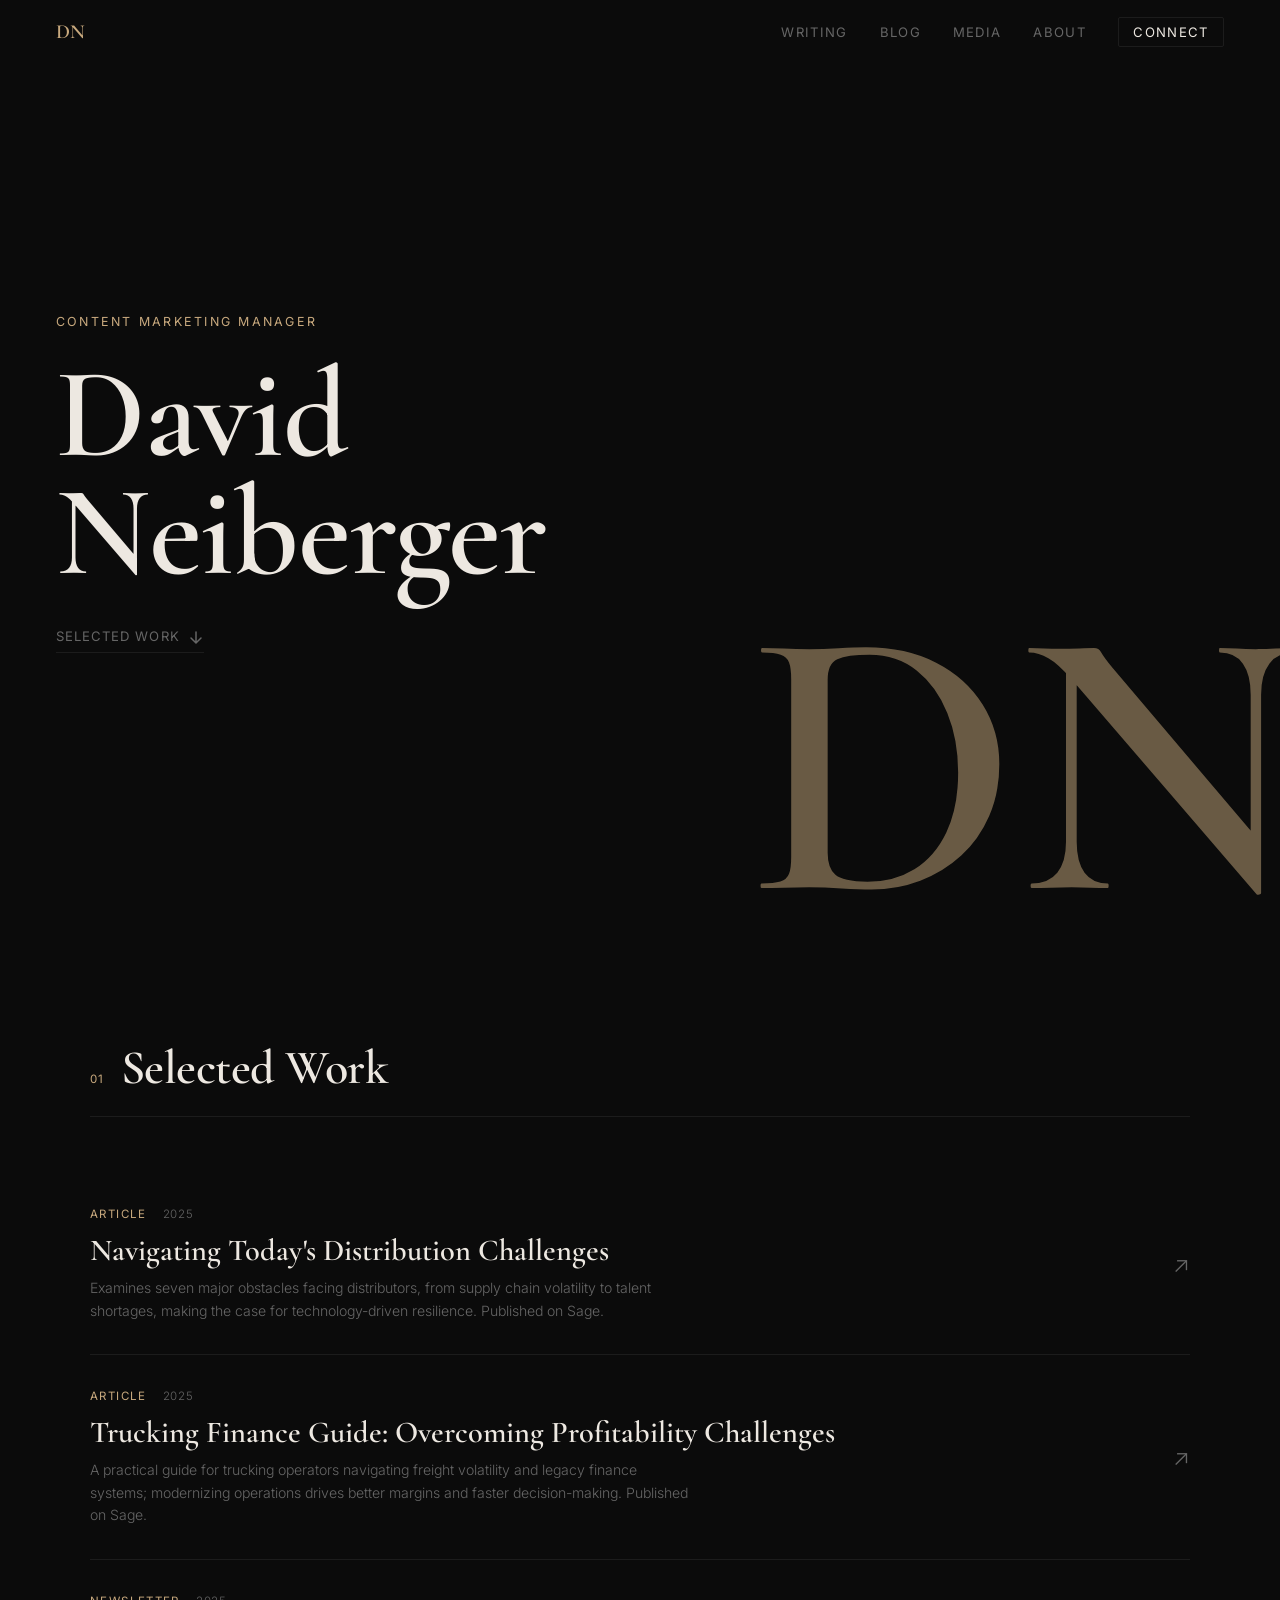
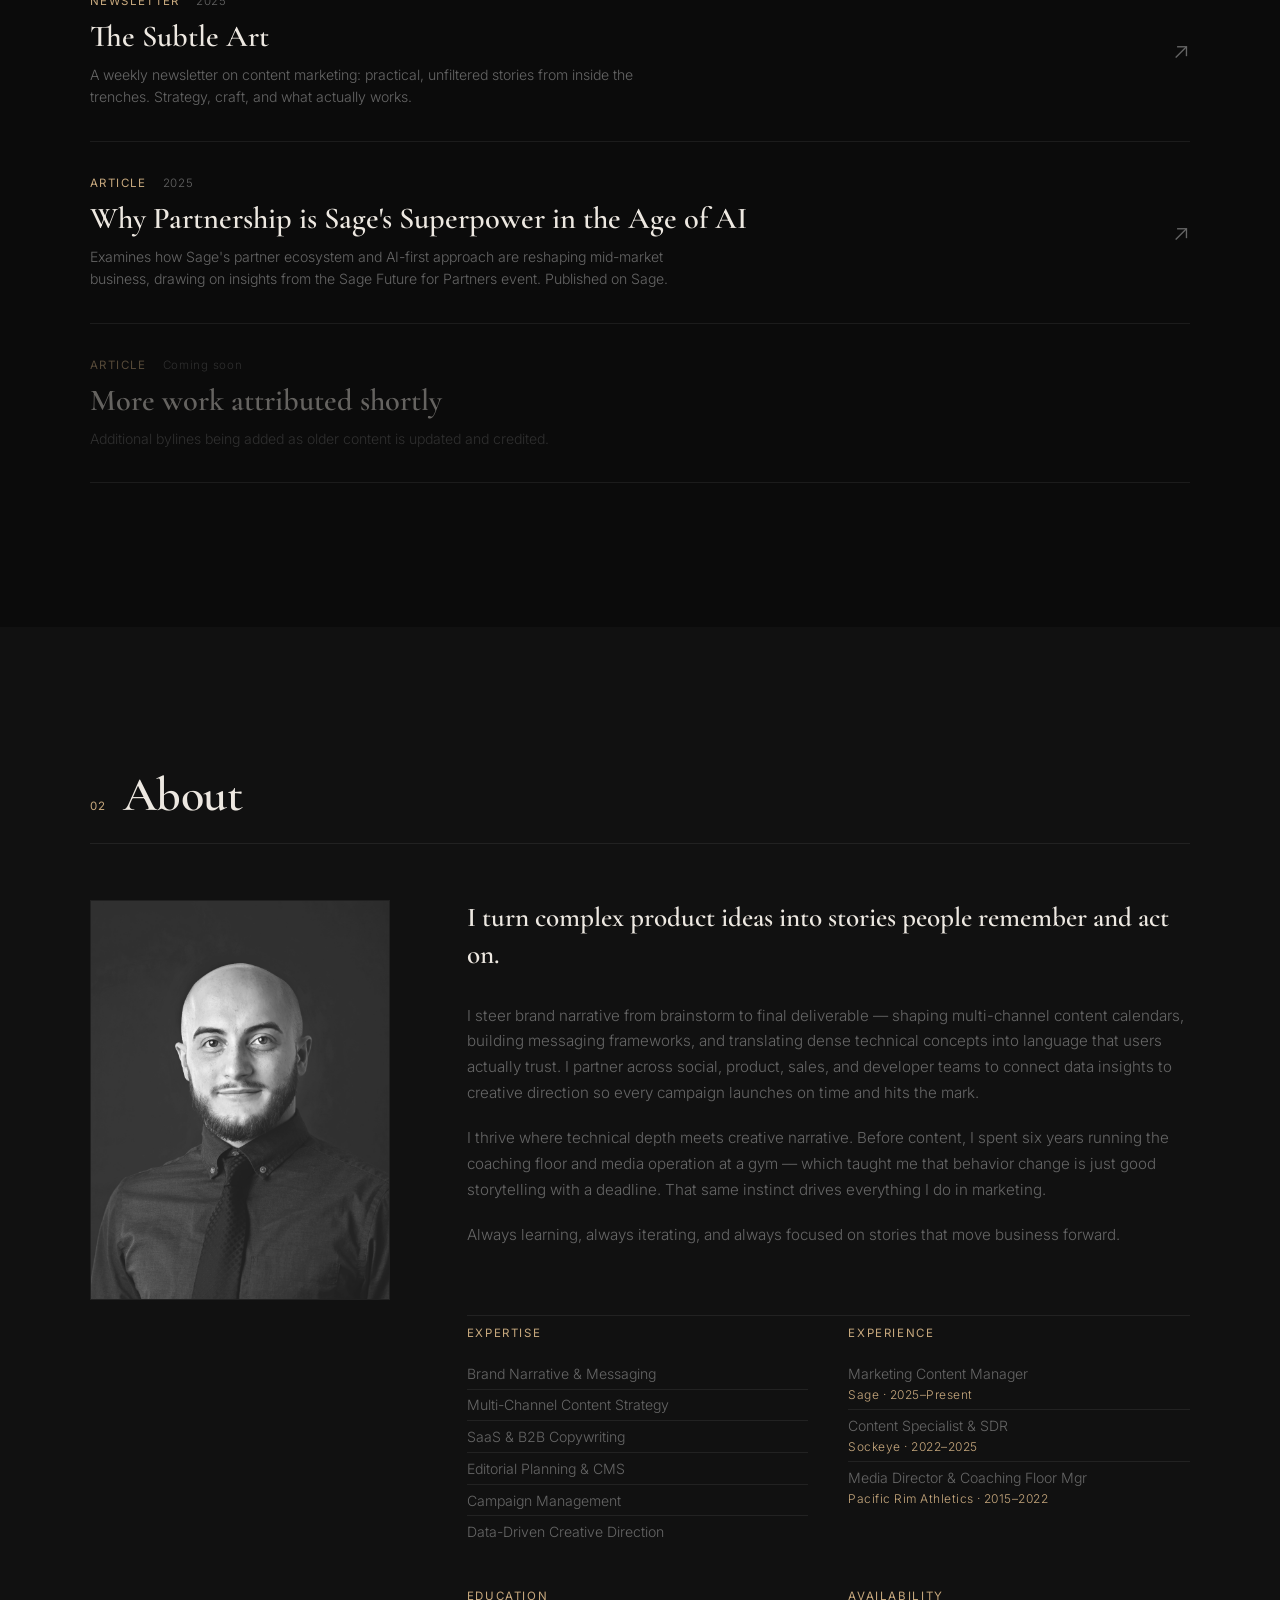
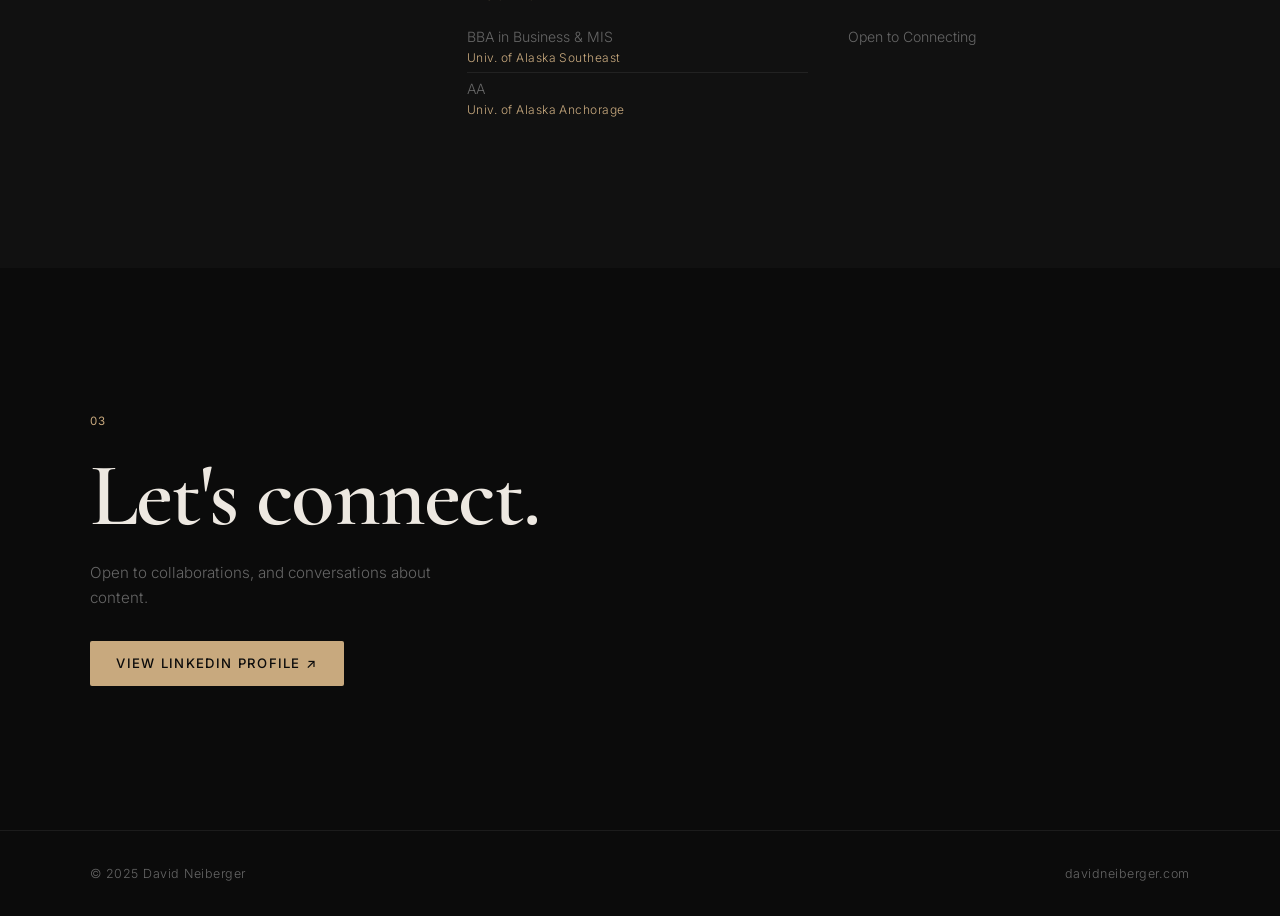
==== commit 1e2b19bb: "Updated Website to host blogs Updated the Index, the Website architecture and added a blog section t" ====
--- a/index.html
+++ b/index.html
@@ -35,6 +35,7 @@
     <a href="#" class="nav__logo">DN</a>
     <ul class="nav__links">
       <li><a href="#work">Writing</a></li>
+      <li><a href="blog/index.html">Blog</a></li>
       <li><a href="works.html">Media</a></li>
       <li><a href="#about">About</a></li>
       <li><a href="#contact" class="nav__cta">Connect</a></li>
--- a/style.css
+++ b/style.css
@@ -797,6 +797,275 @@
 
 
 /* ────────────────────────────────────────────────────────────
+   BLOG INDEX
+──────────────────────────────────────────────────────────── */
+.blog-list {
+  display: flex;
+  flex-direction: column;
+}
+
+.blog-list__item {
+  border-bottom: 1px solid var(--border);
+  opacity: 0;
+  animation: fadeUp 0.7s var(--ease) forwards;
+}
+
+.blog-list__item:nth-child(1) { animation-delay: 0.1s; }
+.blog-list__item:nth-child(2) { animation-delay: 0.2s; }
+.blog-list__item:nth-child(3) { animation-delay: 0.3s; }
+.blog-list__item:nth-child(4) { animation-delay: 0.4s; }
+.blog-list__item:nth-child(5) { animation-delay: 0.5s; }
+
+.blog-list__link {
+  display: grid;
+  grid-template-columns: 1fr auto;
+  grid-template-rows: auto auto auto;
+  column-gap: 2rem;
+  padding: 2rem 0;
+  position: relative;
+}
+
+.blog-list__link::before {
+  content: '';
+  position: absolute;
+  inset: 0 -1.5rem;
+  background: var(--accent-dim);
+  opacity: 0;
+  transition: opacity 0.25s;
+  border-radius: 2px;
+}
+
+.blog-list__link:hover::before { opacity: 1; }
+
+.blog-list__date {
+  grid-column: 1;
+  grid-row: 1;
+  font-size: 0.72rem;
+  font-weight: 400;
+  letter-spacing: 0.12em;
+  text-transform: uppercase;
+  color: var(--accent);
+  margin-bottom: 0.5rem;
+  display: block;
+}
+
+.blog-list__title {
+  grid-column: 1;
+  grid-row: 2;
+  font-family: var(--font-display);
+  font-size: clamp(1.3rem, 2.5vw, 1.9rem);
+  font-weight: 600;
+  line-height: 1.2;
+  margin-bottom: 0.5rem;
+  transition: color 0.2s;
+}
+
+.blog-list__link:hover .blog-list__title { color: var(--accent); }
+
+.blog-list__desc {
+  grid-column: 1;
+  grid-row: 3;
+  font-size: 0.88rem;
+  color: var(--text-muted);
+  max-width: 600px;
+  line-height: 1.6;
+}
+
+.blog-list__arrow {
+  grid-column: 2;
+  grid-row: 1 / 4;
+  align-self: center;
+  font-size: 1.4rem;
+  color: var(--text-muted);
+  transition: color 0.2s, transform 0.25s var(--ease);
+}
+
+.blog-list__link:hover .blog-list__arrow {
+  color: var(--accent);
+  transform: translate(3px, -3px);
+}
+
+.blog-empty {
+  font-size: 0.88rem;
+  color: var(--text-muted);
+  font-style: italic;
+  padding: 2rem 0;
+}
+
+/* ────────────────────────────────────────────────────────────
+   POST HEADER
+──────────────────────────────────────────────────────────── */
+.post-header {
+  padding-top: calc(var(--nav-h) + clamp(4rem, 8vw, 7rem));
+  padding-bottom: clamp(2.5rem, 5vw, 4rem);
+  padding-inline: clamp(1.5rem, 5vw, 3.5rem);
+  border-bottom: 1px solid var(--border);
+  opacity: 0;
+  animation: fadeUp 1s var(--ease) 0.15s forwards;
+}
+
+.post-header__label {
+  font-size: 0.78rem;
+  font-weight: 400;
+  letter-spacing: 0.18em;
+  text-transform: uppercase;
+  color: var(--accent);
+  margin-bottom: 1.25rem;
+  display: block;
+}
+
+.post-header__title {
+  font-family: var(--font-display);
+  font-size: clamp(2.5rem, 5.5vw, 4.5rem);
+  font-weight: 600;
+  line-height: 1.08;
+  letter-spacing: -0.01em;
+  color: var(--text);
+  max-width: 860px;
+  margin-bottom: 1.5rem;
+}
+
+.post-header__date {
+  font-size: 0.78rem;
+  letter-spacing: 0.1em;
+  text-transform: uppercase;
+  color: var(--text-muted);
+}
+
+/* ────────────────────────────────────────────────────────────
+   POST BODY (long-form content)
+──────────────────────────────────────────────────────────── */
+.post-body {
+  max-width: 680px;
+}
+
+.post-body p {
+  margin-bottom: 1.5rem;
+  font-size: 1rem;
+  line-height: 1.85;
+  color: var(--text);
+}
+
+.post-body h2 {
+  font-family: var(--font-display);
+  font-size: clamp(1.6rem, 3vw, 2.2rem);
+  font-weight: 600;
+  line-height: 1.2;
+  letter-spacing: -0.01em;
+  color: var(--text);
+  margin-top: 3.5rem;
+  margin-bottom: 1rem;
+  padding-top: 1.5rem;
+  border-top: 1px solid var(--border);
+}
+
+.post-body h3 {
+  font-size: 0.78rem;
+  font-weight: 500;
+  letter-spacing: 0.14em;
+  text-transform: uppercase;
+  color: var(--accent);
+  margin-top: 2.5rem;
+  margin-bottom: 0.75rem;
+}
+
+.post-body blockquote {
+  border-left: 3px solid var(--accent);
+  background: var(--accent-dim);
+  border-radius: 0 2px 2px 0;
+  padding: 1.5rem 2rem;
+  margin: 2.5rem 0;
+}
+
+.post-body blockquote p {
+  font-family: var(--font-display);
+  font-style: italic;
+  font-size: clamp(1.15rem, 2vw, 1.35rem);
+  font-weight: 500;
+  line-height: 1.55;
+  color: var(--text);
+  margin-bottom: 1rem;
+}
+
+.post-body blockquote p:last-child {
+  margin-bottom: 0;
+}
+
+.post-body ul,
+.post-body ol {
+  padding-left: 1.5rem;
+  margin-bottom: 1.5rem;
+}
+
+.post-body ul { list-style: disc; }
+.post-body ol { list-style: decimal; }
+
+.post-body li {
+  font-size: 1rem;
+  line-height: 1.75;
+  color: var(--text);
+  margin-bottom: 0.4rem;
+  padding-left: 0.25rem;
+}
+
+.post-body li::marker {
+  color: var(--accent);
+}
+
+.post-body strong,
+.post-body b {
+  font-weight: 500;
+  color: var(--text);
+}
+
+.post-body em,
+.post-body i {
+  font-style: italic;
+}
+
+.post-body a {
+  color: var(--accent);
+  text-decoration: underline;
+  text-underline-offset: 3px;
+  text-decoration-color: rgba(200, 169, 126, 0.4);
+  transition: text-decoration-color 0.2s;
+}
+
+.post-body a:hover {
+  text-decoration-color: var(--accent);
+}
+
+.post-body hr {
+  border: none;
+  border-top: 1px solid var(--border);
+  margin: 3rem 0;
+}
+
+/* ────────────────────────────────────────────────────────────
+   POST BACK LINK
+──────────────────────────────────────────────────────────── */
+.post-back {
+  padding-block: 2rem;
+  border-top: 1px solid var(--border);
+}
+
+.post-back__link {
+  display: inline-flex;
+  align-items: center;
+  gap: 0.5em;
+  font-size: 0.82rem;
+  font-weight: 400;
+  letter-spacing: 0.08em;
+  text-transform: uppercase;
+  color: var(--text-muted);
+  transition: color 0.2s;
+}
+
+.post-back__link:hover {
+  color: var(--accent);
+}
+
+/* ────────────────────────────────────────────────────────────
    ANIMATIONS
 ──────────────────────────────────────────────────────────── */
 @keyframes fadeUp {
@@ -841,6 +1110,10 @@
     grid-template-columns: 1fr 2rem;
   }
 
+  .blog-list__link {
+    grid-template-columns: 1fr 2rem;
+  }
+
   .footer .container {
     flex-direction: column;
     gap: 0.5rem;
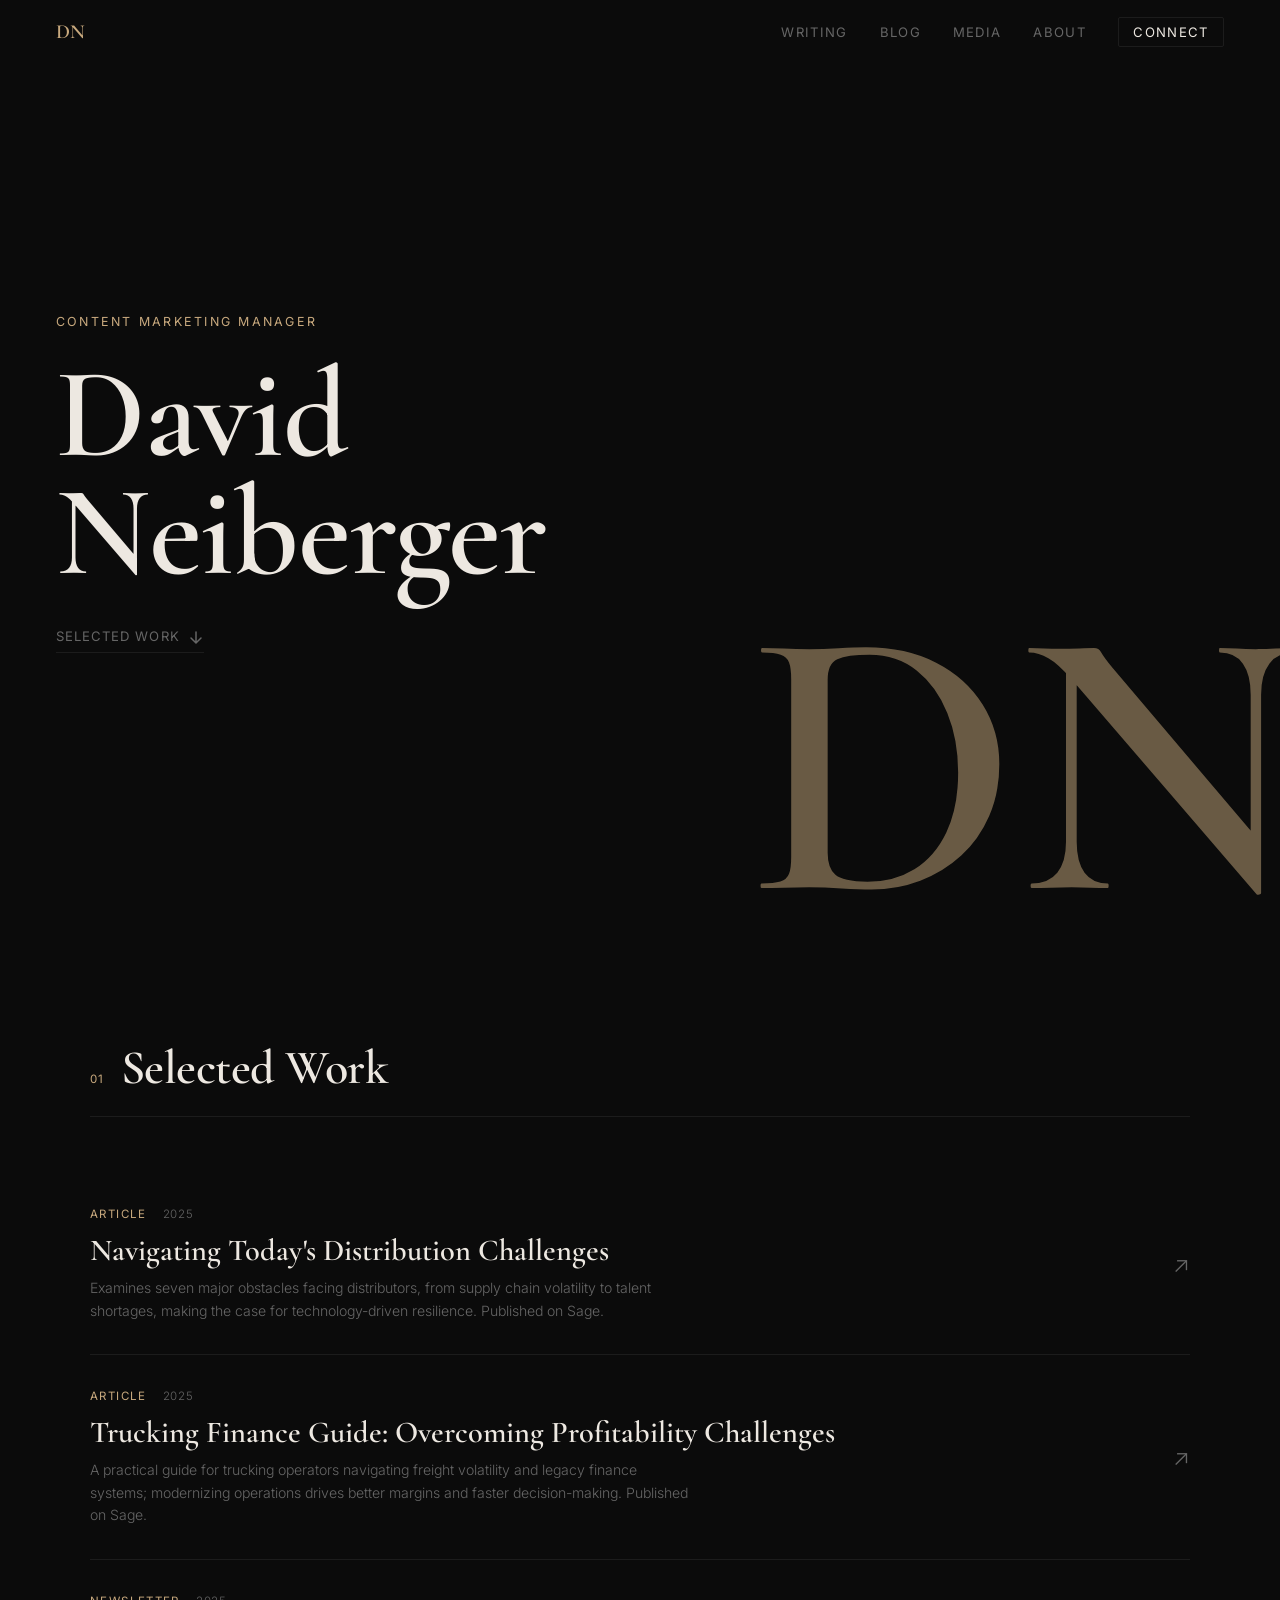
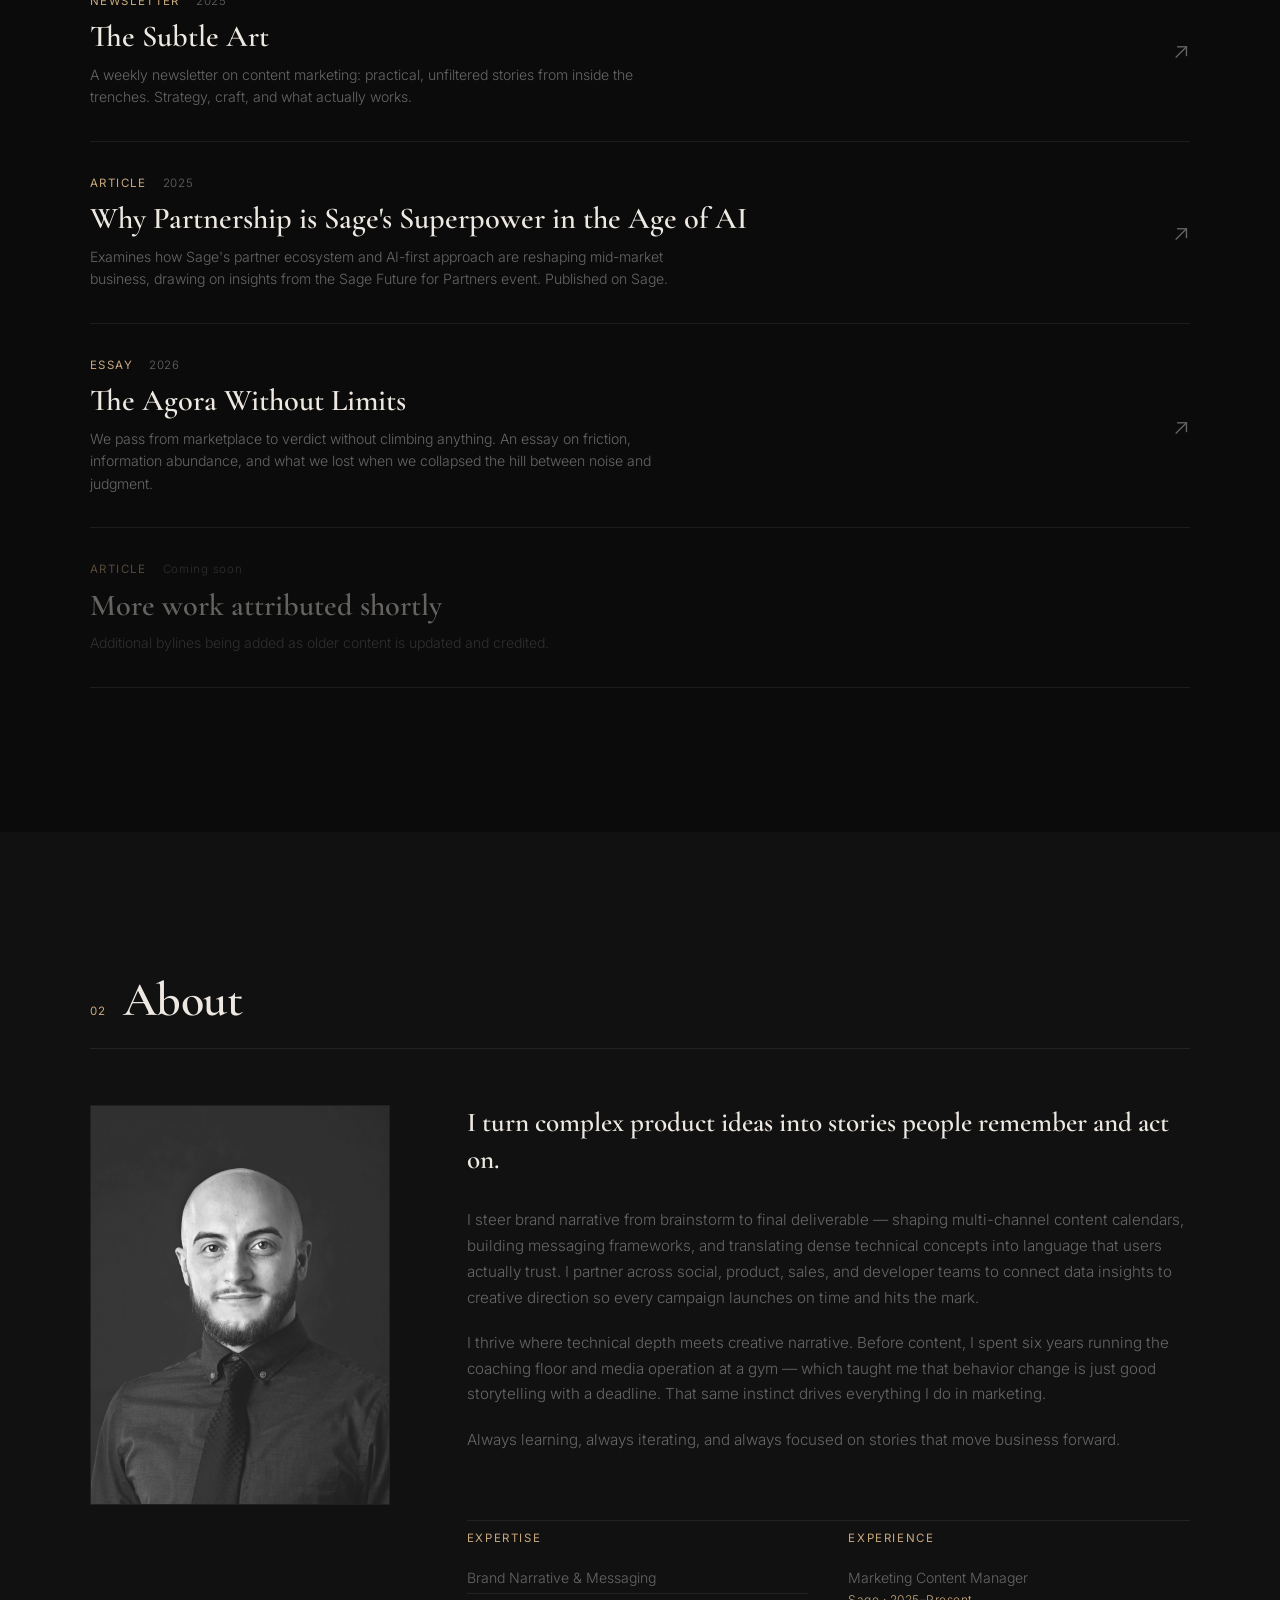
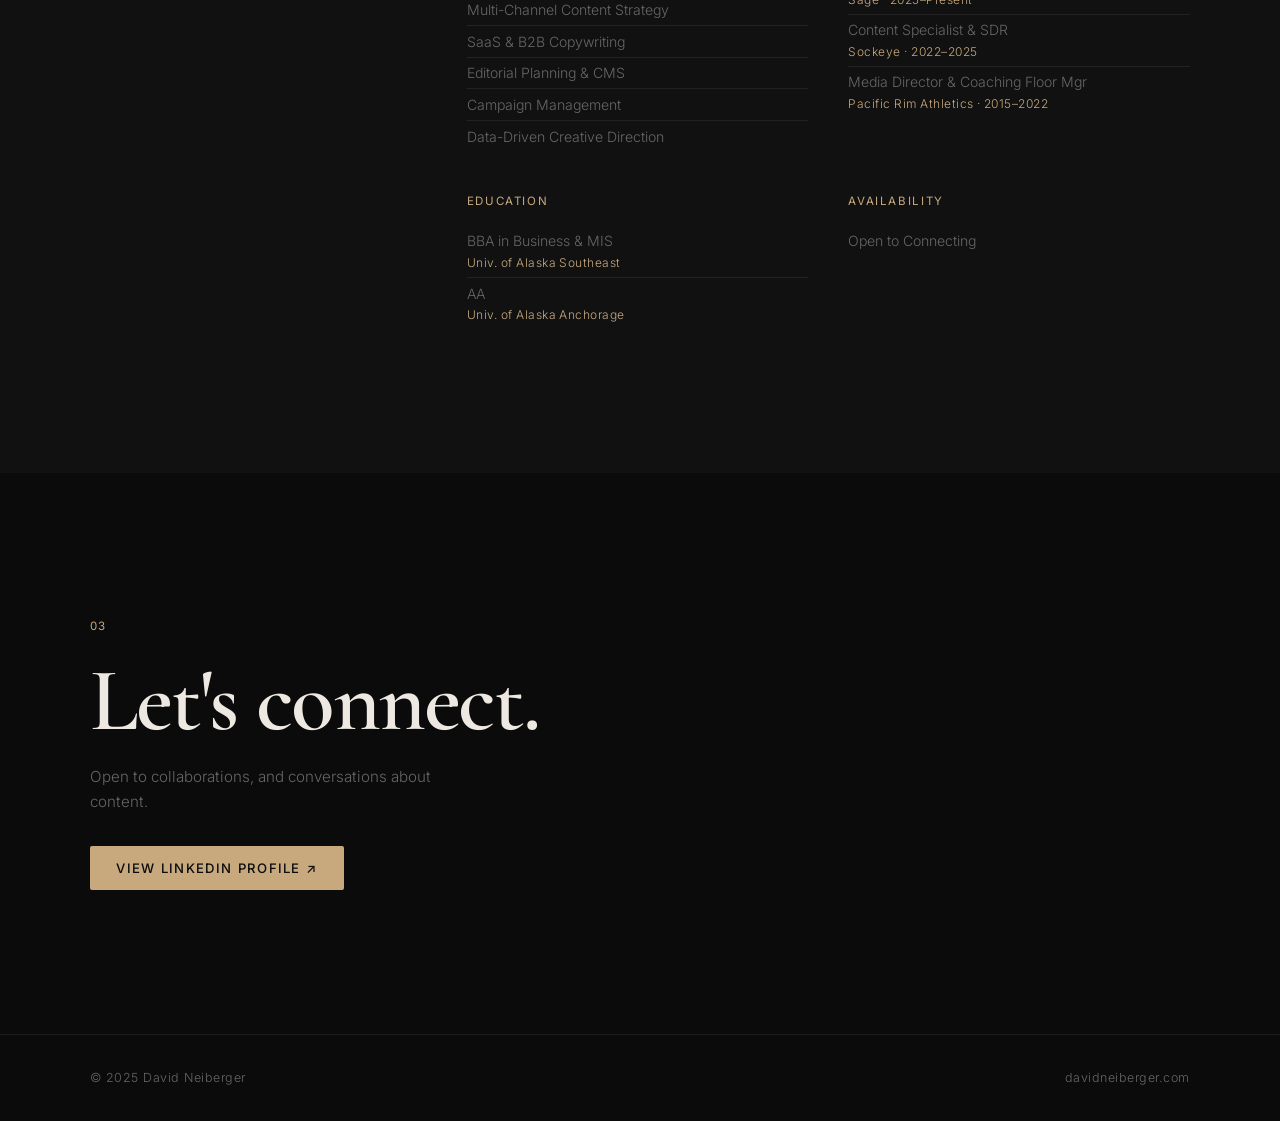
==== commit 2a4837ff: "Added Blog to selected works Updated Index.html to have blog in selected works section." ====
--- a/index.html
+++ b/index.html
@@ -111,6 +111,18 @@
             </div>
             <h3 class="work__title">Why Partnership is Sage's Superpower in the Age of AI</h3>
             <p class="work__desc">Examines how Sage's partner ecosystem and AI-first approach are reshaping mid-market business, drawing on insights from the Sage Future for Partners event. Published on Sage.</p>
+            <span class="work__arrow">↗</span>
+          </a>
+        </li>
+
+        <li class="work__item">
+          <a href="blog/agora-without-limits.html" class="work__link">
+            <div class="work__meta">
+              <span class="work__tag">Essay</span>
+              <span class="work__year">2026</span>
+            </div>
+            <h3 class="work__title">The Agora Without Limits</h3>
+            <p class="work__desc">We pass from marketplace to verdict without climbing anything. An essay on friction, information abundance, and what we lost when we collapsed the hill between noise and judgment.</p>
             <span class="work__arrow">↗</span>
           </a>
         </li>
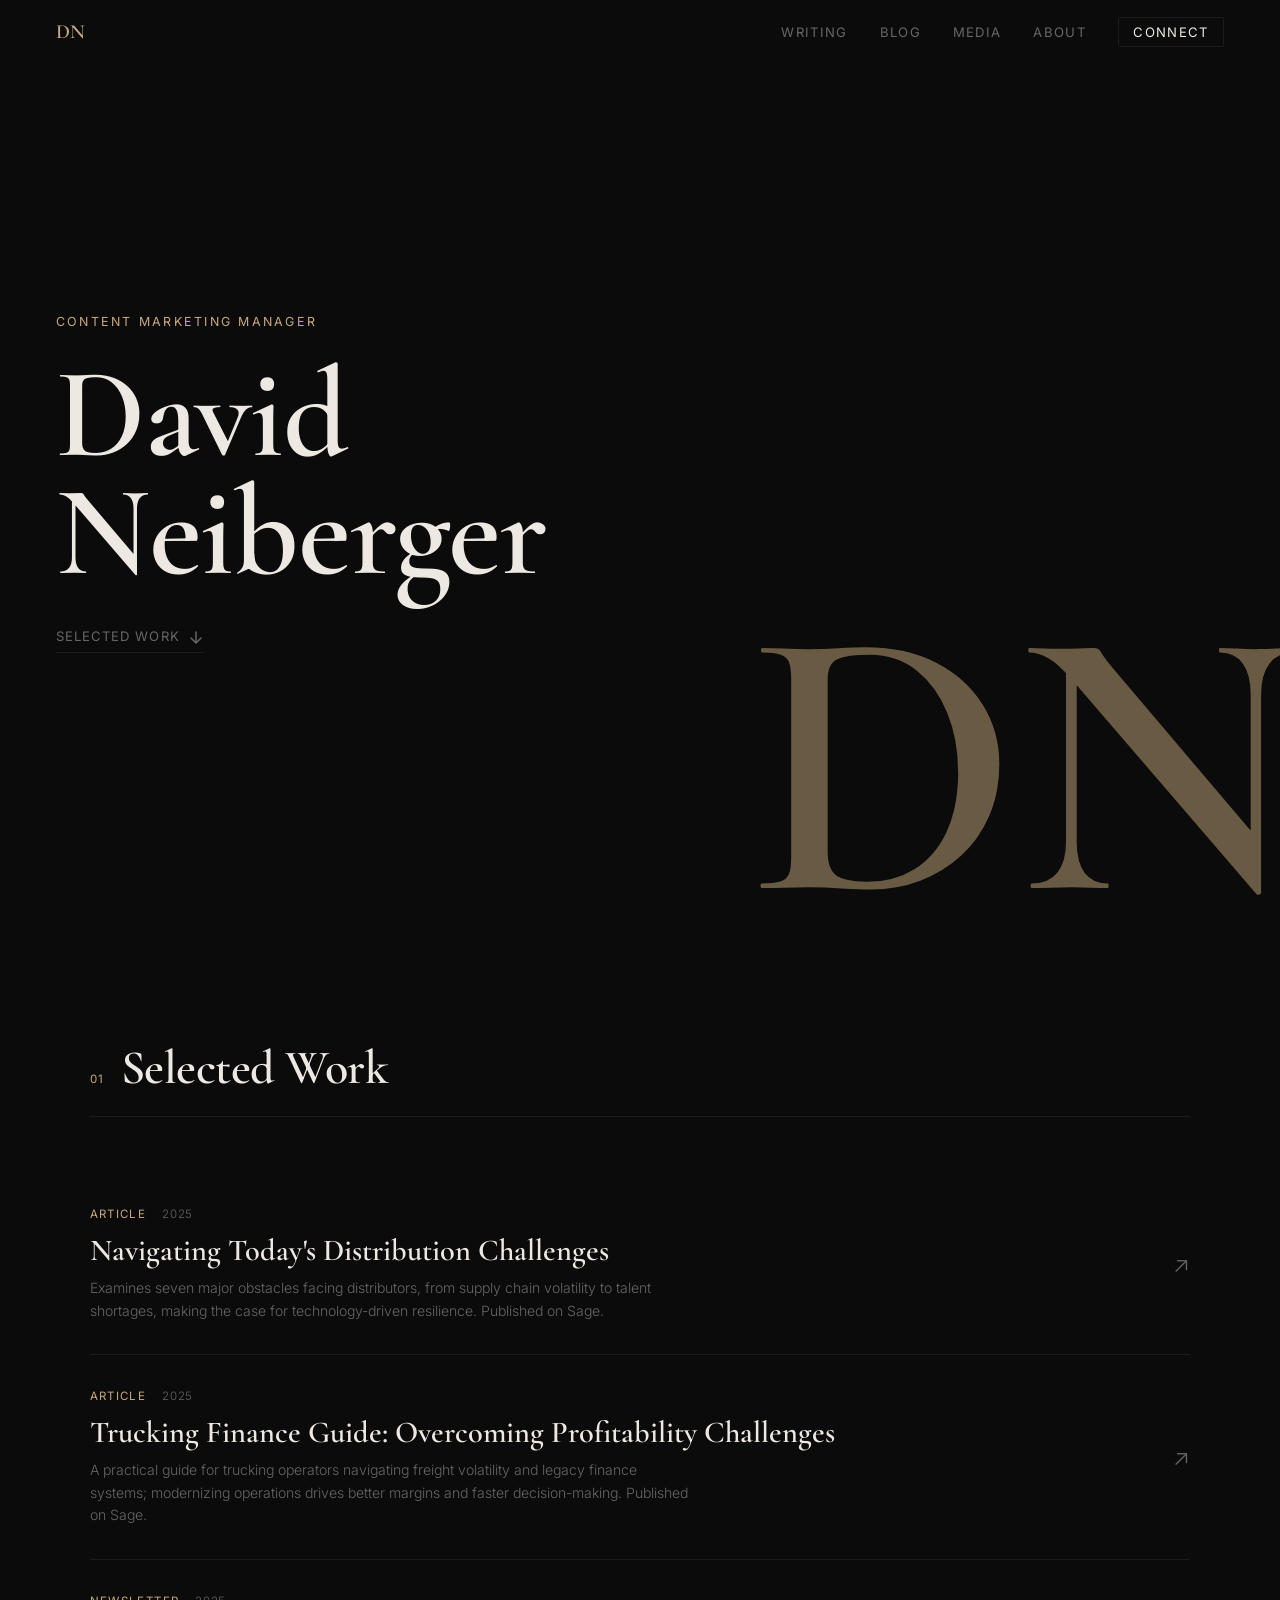
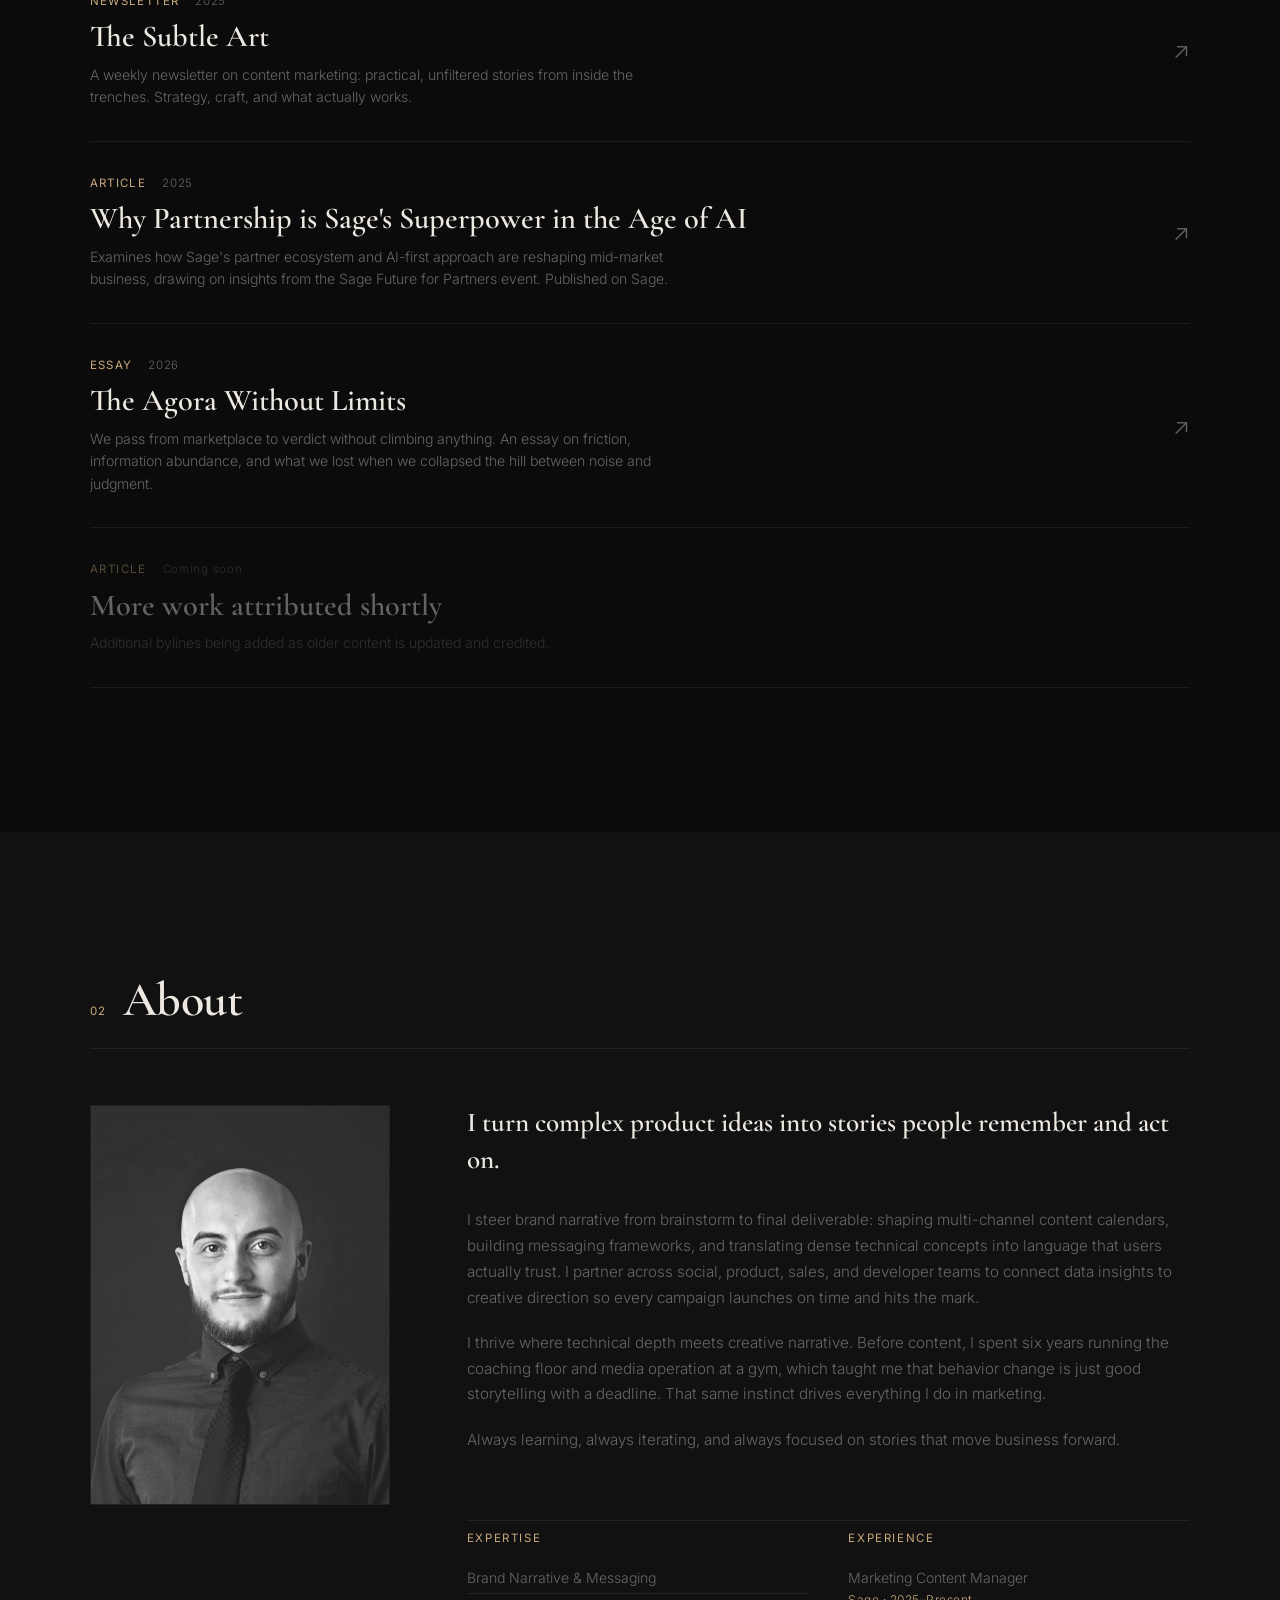
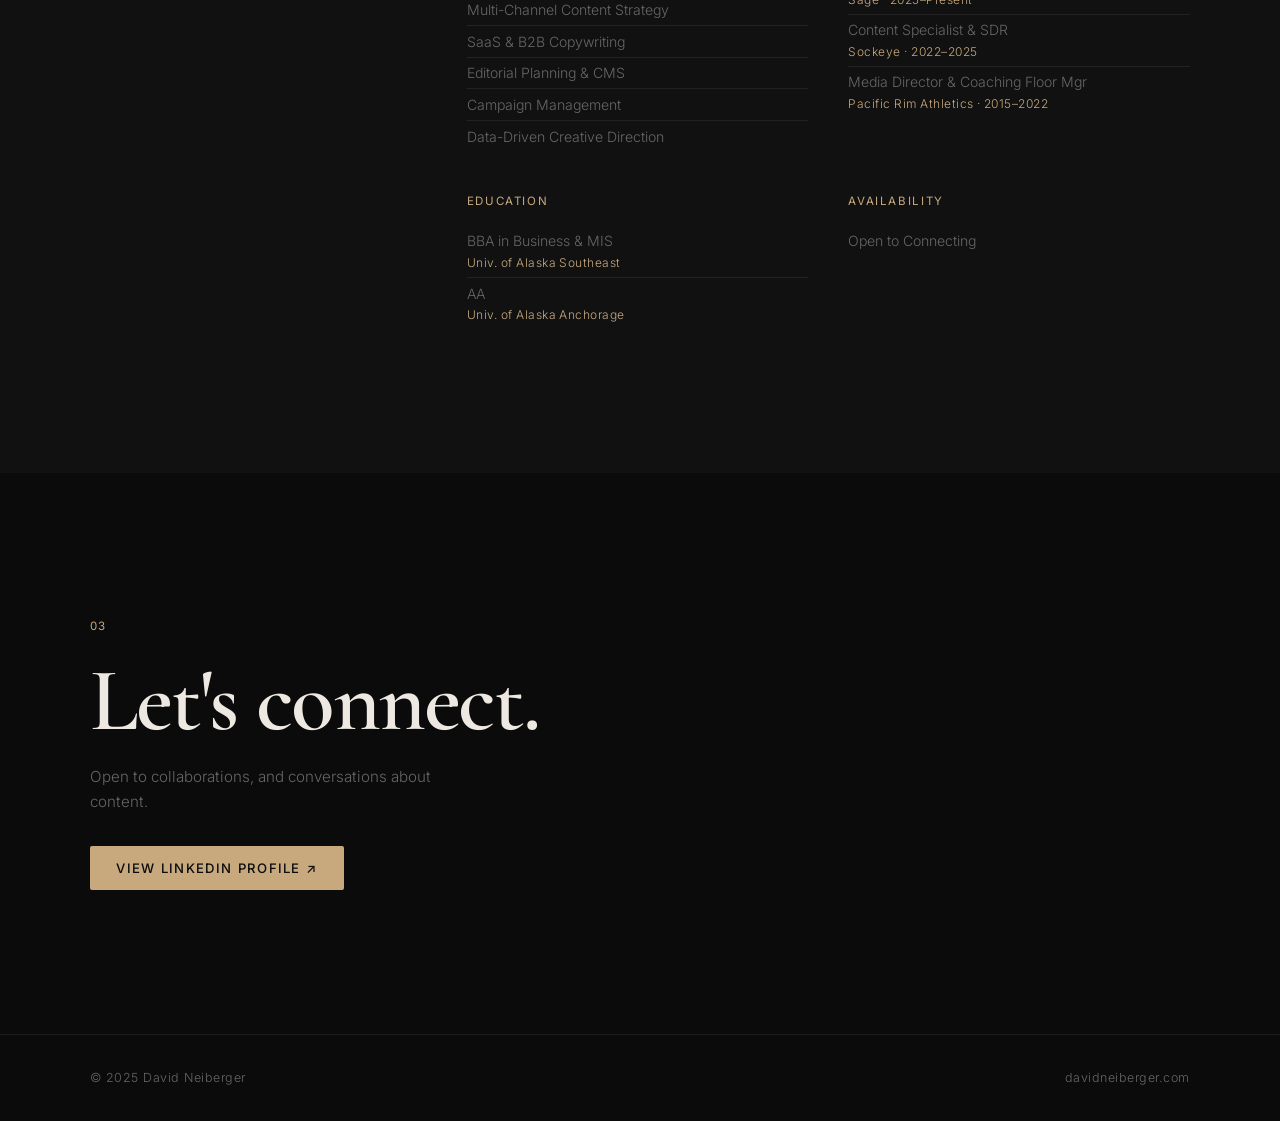
==== commit 588ab43e: "Update index.html Updated About section." ====
--- a/index.html
+++ b/index.html
@@ -163,8 +163,8 @@
         <div class="about__content">
           <div class="about__body">
             <p class="about__lead">I turn complex product ideas into stories people remember and act on.</p>
-            <p>I steer brand narrative from brainstorm to final deliverable — shaping multi-channel content calendars, building messaging frameworks, and translating dense technical concepts into language that users actually trust. I partner across social, product, sales, and developer teams to connect data insights to creative direction so every campaign launches on time and hits the mark.</p>
-            <p>I thrive where technical depth meets creative narrative. Before content, I spent six years running the coaching floor and media operation at a gym — which taught me that behavior change is just good storytelling with a deadline. That same instinct drives everything I do in marketing.</p>
+            <p>I steer brand narrative from brainstorm to final deliverable: shaping multi-channel content calendars, building messaging frameworks, and translating dense technical concepts into language that users actually trust. I partner across social, product, sales, and developer teams to connect data insights to creative direction so every campaign launches on time and hits the mark.</p>
+            <p>I thrive where technical depth meets creative narrative. Before content, I spent six years running the coaching floor and media operation at a gym, which taught me that behavior change is just good storytelling with a deadline. That same instinct drives everything I do in marketing.</p>
             <p>Always learning, always iterating, and always focused on stories that move business forward.</p>
           </div>
 
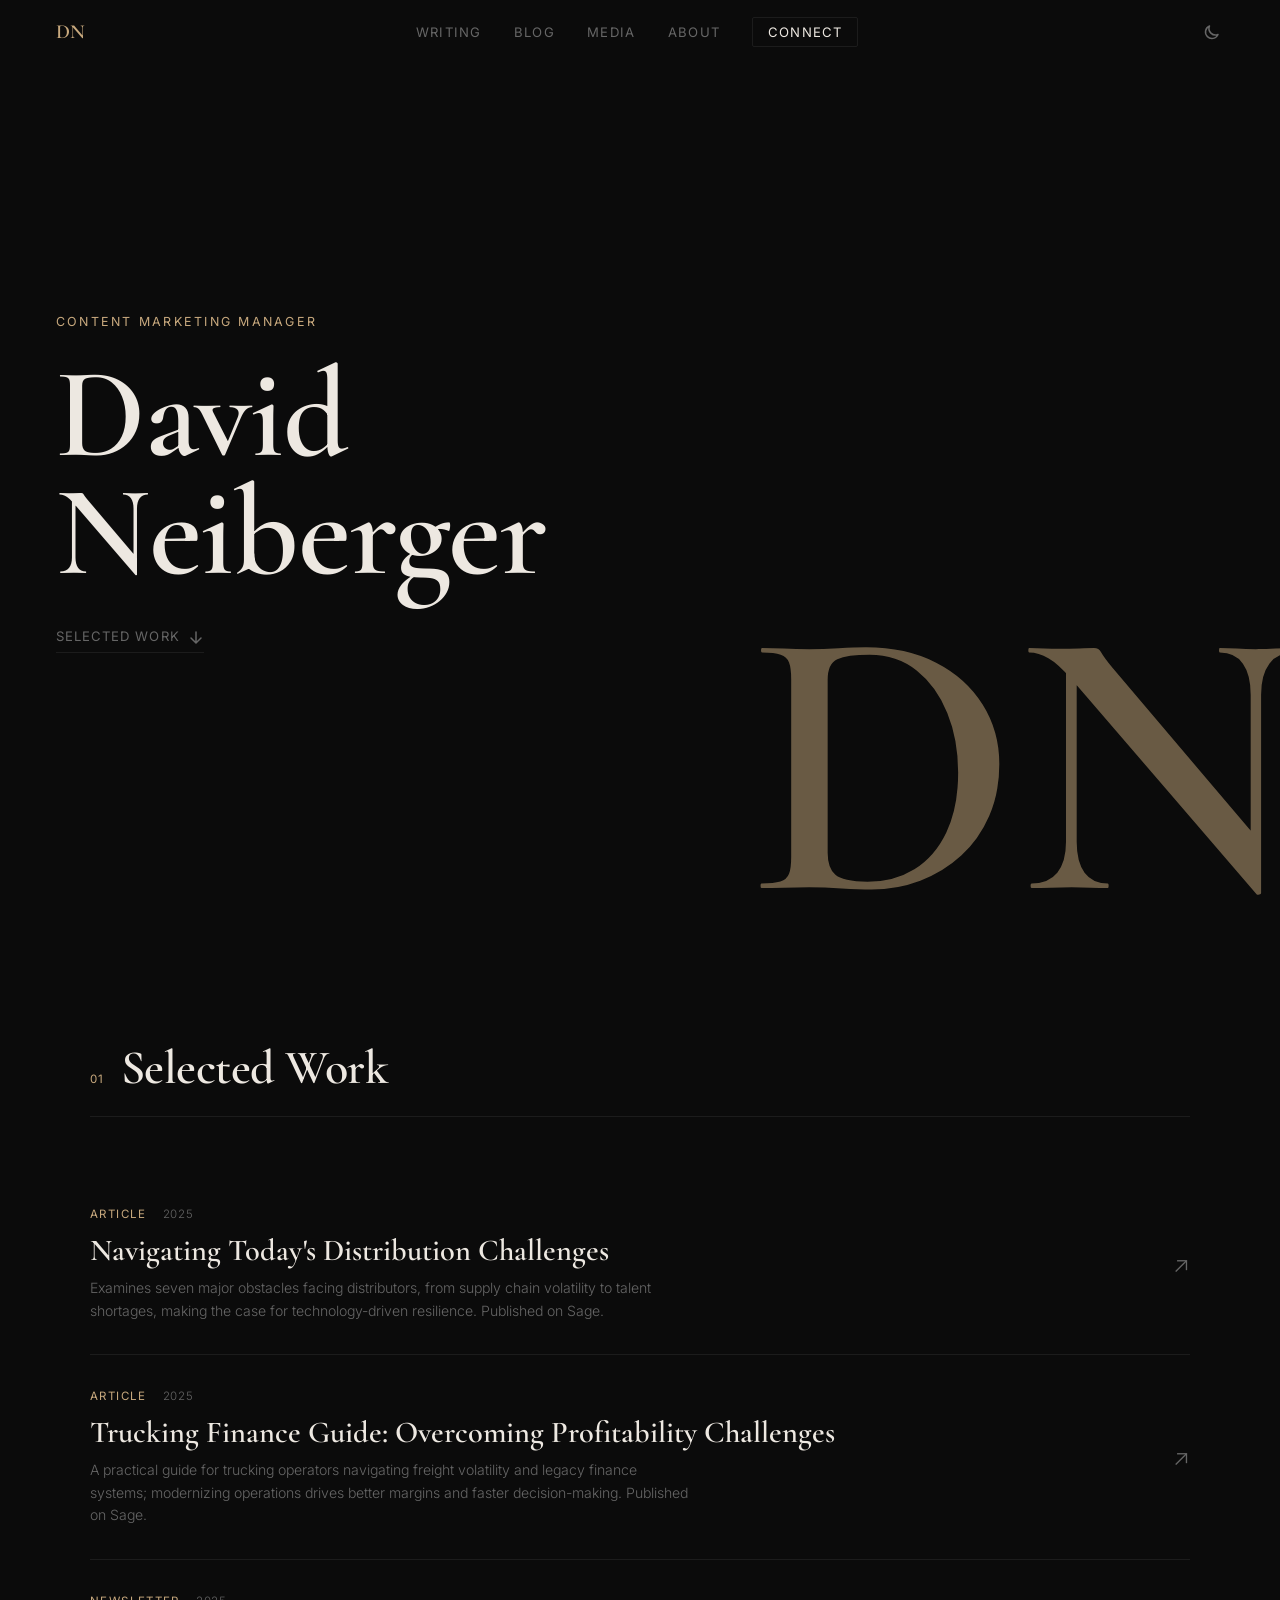
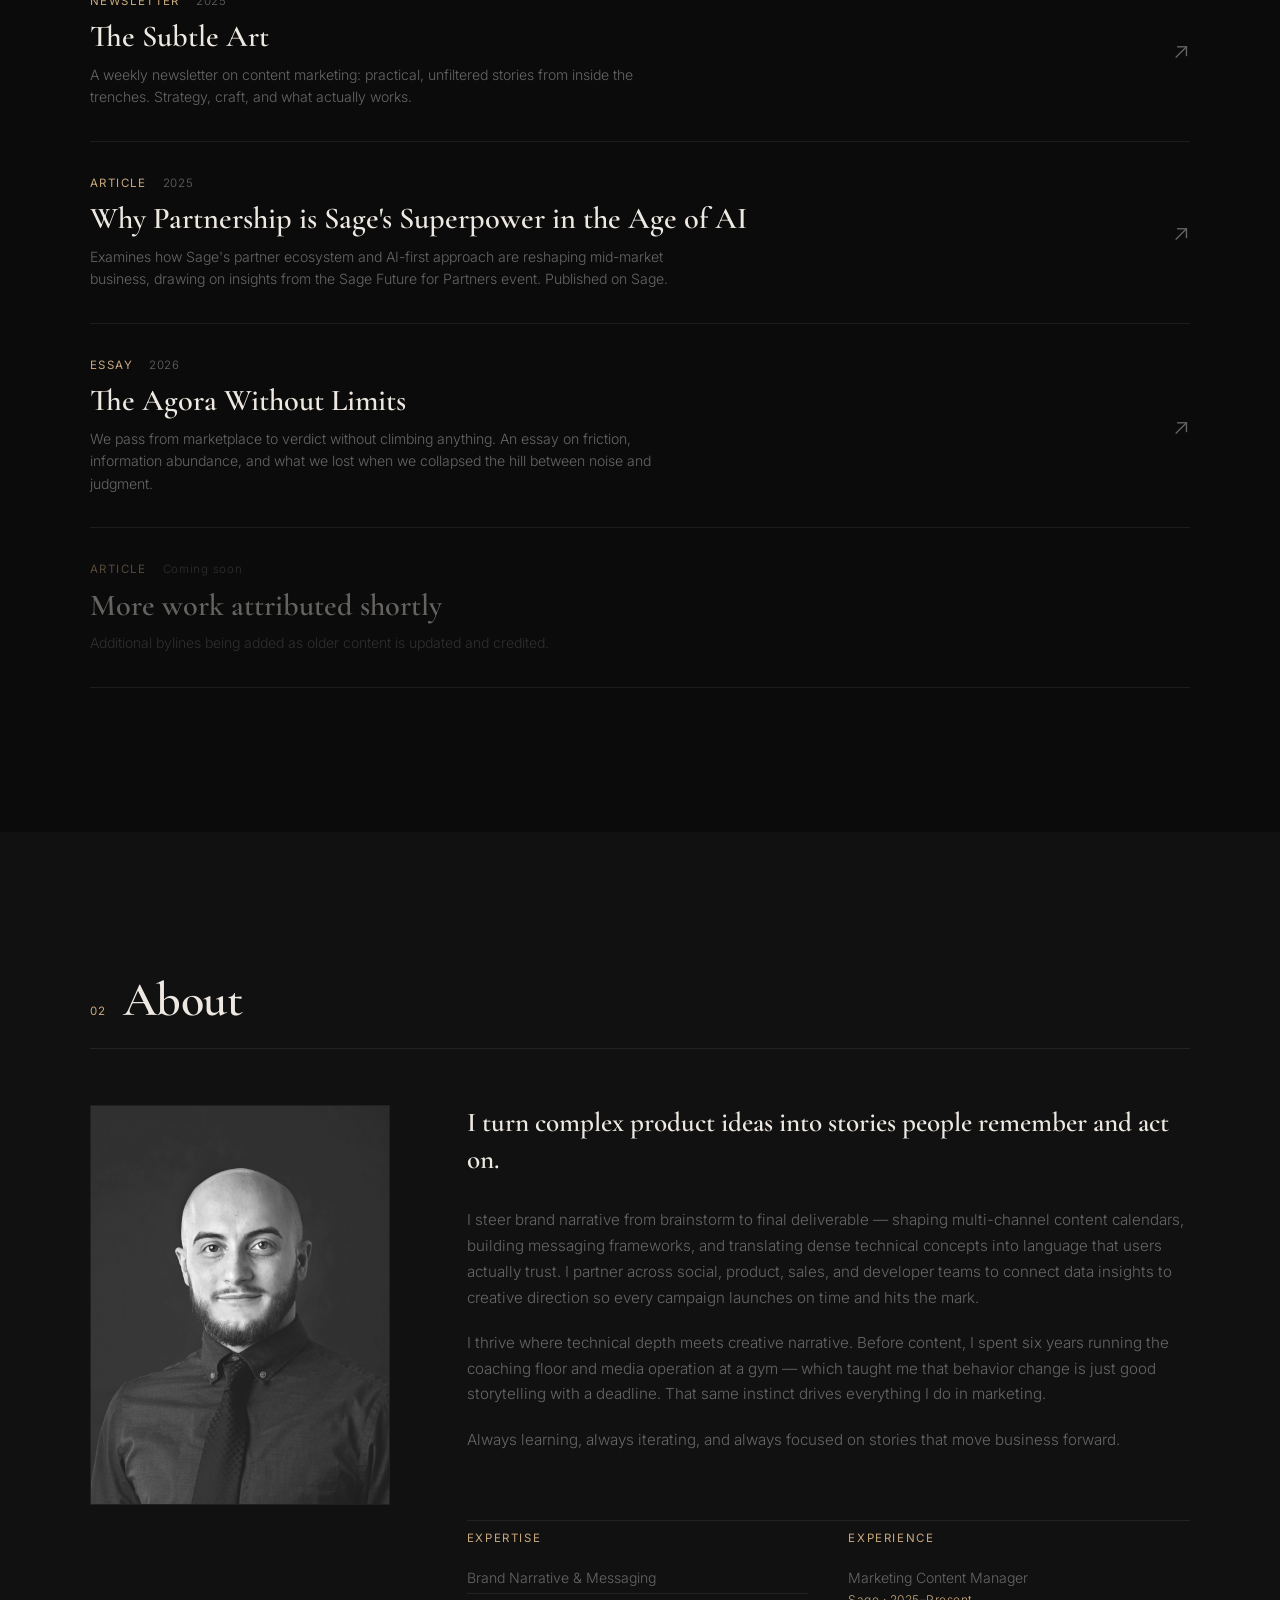
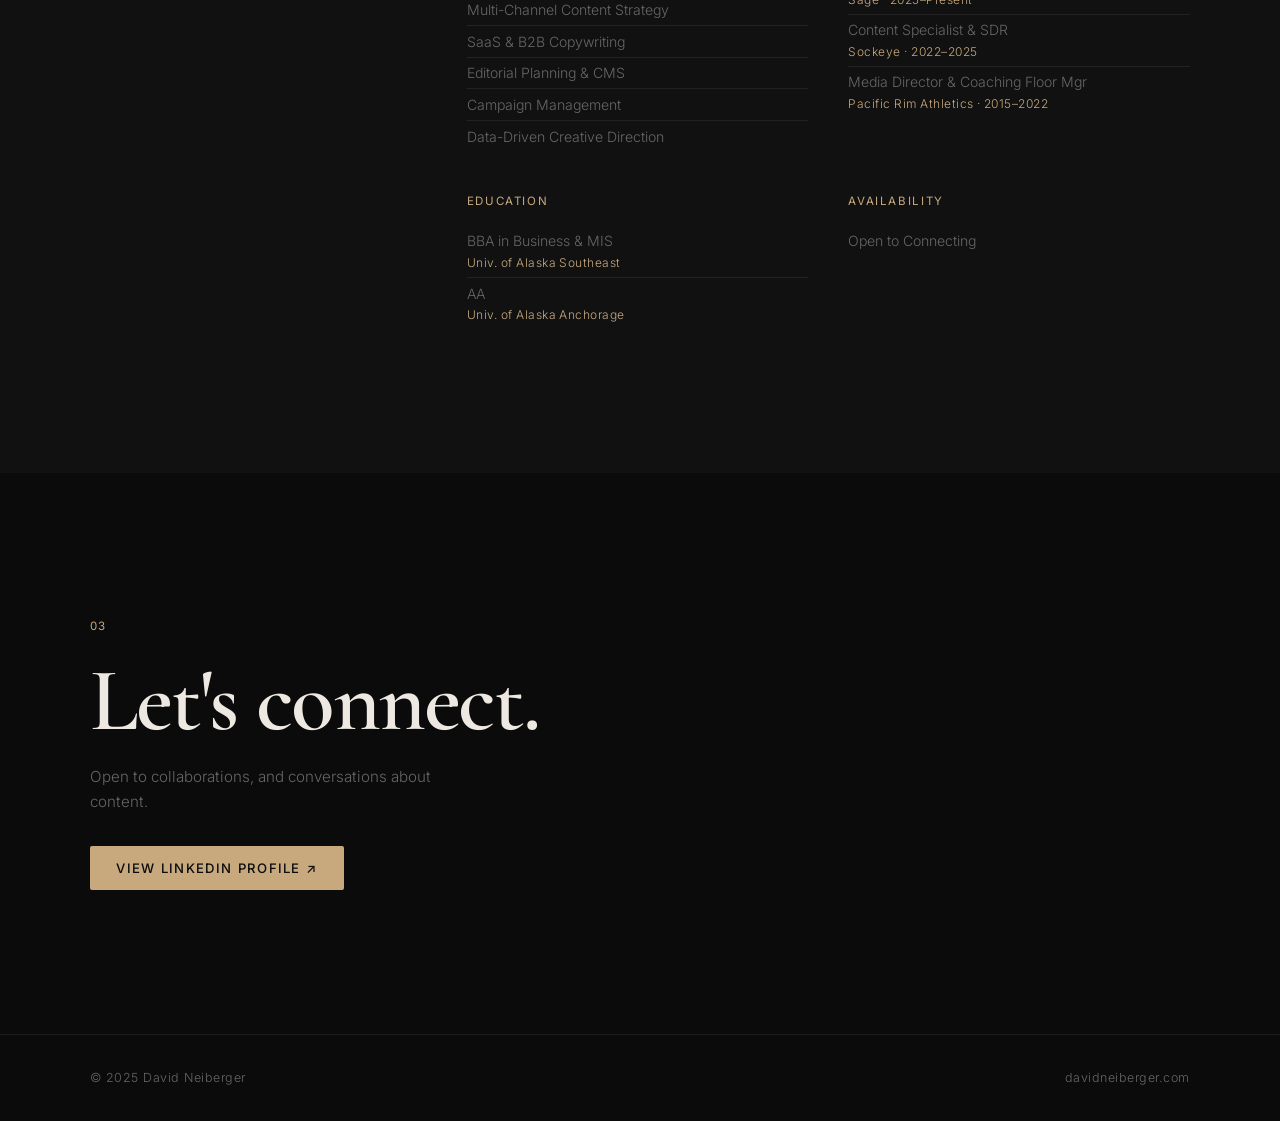
==== commit fd275c0b: "Added "dark and light mode" added a toggle for dark and light mode for the style and various pages o" ====
--- a/index.html
+++ b/index.html
@@ -40,6 +40,17 @@
       <li><a href="#about">About</a></li>
       <li><a href="#contact" class="nav__cta">Connect</a></li>
     </ul>
+    <button class="nav__theme-toggle" id="theme-toggle" aria-label="Toggle light/dark mode">
+      <!-- Moon: shown in dark mode -->
+      <svg class="theme-icon theme-icon--moon" width="16" height="16" viewBox="0 0 16 16" fill="none" aria-hidden="true">
+        <path d="M14 10.5A6.5 6.5 0 0 1 5.5 2a6.5 6.5 0 1 0 8.5 8.5z" stroke="currentColor" stroke-width="1.5" stroke-linecap="round" stroke-linejoin="round"/>
+      </svg>
+      <!-- Sun: shown in light mode -->
+      <svg class="theme-icon theme-icon--sun" width="16" height="16" viewBox="0 0 16 16" fill="none" aria-hidden="true">
+        <circle cx="8" cy="8" r="2.75" stroke="currentColor" stroke-width="1.5"/>
+        <path d="M8 1.5V3M8 13v1.5M1.5 8H3M13 8h1.5M3.4 3.4l1.07 1.07M11.53 11.53l1.07 1.07M3.4 12.6l1.07-1.07M11.53 4.47l1.07-1.07" stroke="currentColor" stroke-width="1.5" stroke-linecap="round"/>
+      </svg>
+    </button>
   </nav>
 
   <!-- ─── HERO ─── -->
@@ -163,8 +174,8 @@
         <div class="about__content">
           <div class="about__body">
             <p class="about__lead">I turn complex product ideas into stories people remember and act on.</p>
-            <p>I steer brand narrative from brainstorm to final deliverable: shaping multi-channel content calendars, building messaging frameworks, and translating dense technical concepts into language that users actually trust. I partner across social, product, sales, and developer teams to connect data insights to creative direction so every campaign launches on time and hits the mark.</p>
-            <p>I thrive where technical depth meets creative narrative. Before content, I spent six years running the coaching floor and media operation at a gym, which taught me that behavior change is just good storytelling with a deadline. That same instinct drives everything I do in marketing.</p>
+            <p>I steer brand narrative from brainstorm to final deliverable — shaping multi-channel content calendars, building messaging frameworks, and translating dense technical concepts into language that users actually trust. I partner across social, product, sales, and developer teams to connect data insights to creative direction so every campaign launches on time and hits the mark.</p>
+            <p>I thrive where technical depth meets creative narrative. Before content, I spent six years running the coaching floor and media operation at a gym — which taught me that behavior change is just good storytelling with a deadline. That same instinct drives everything I do in marketing.</p>
             <p>Always learning, always iterating, and always focused on stories that move business forward.</p>
           </div>
 
--- a/style.css
+++ b/style.css
@@ -10,6 +10,10 @@
   --accent:     #c8a97e;   /* warm gold */
   --accent-dim: rgba(200, 169, 126, 0.12);
 
+  /* Internal: used to patch hardcoded bg values in nav + filter bar */
+  --nav-scrolled-bg:  rgba(11, 11, 11, 0.85);
+  --filter-bar-bg:    rgba(11, 11, 11, 0.90);
+
   --font-display: 'Cormorant Garamond', Georgia, serif;
   --font-body:    'Inter', system-ui, sans-serif;
 
@@ -82,7 +86,7 @@
 }
 
 .nav.scrolled {
-  background: rgba(11, 11, 11, 0.85);
+  background: var(--nav-scrolled-bg);
   backdrop-filter: blur(14px);
   -webkit-backdrop-filter: blur(14px);
   border-bottom: 1px solid var(--border);
@@ -535,7 +539,7 @@
   position: sticky;
   top: var(--nav-h);
   z-index: 50;
-  background: rgba(11, 11, 11, 0.9);
+  background: var(--filter-bar-bg);
   backdrop-filter: blur(12px);
   -webkit-backdrop-filter: blur(12px);
 }
@@ -1066,6 +1070,44 @@
 }
 
 /* ────────────────────────────────────────────────────────────
+   LIGHT MODE TOKENS
+──────────────────────────────────────────────────────────── */
+[data-theme="light"] {
+  --bg:               #faf8f5;
+  --bg-raised:        #f0ece5;
+  --border:           rgba(0, 0, 0, 0.10);
+  --text:             #1a1a1a;
+  --text-muted:       #777;
+  --accent-dim:       rgba(200, 169, 126, 0.18);
+  --nav-scrolled-bg:  rgba(250, 248, 245, 0.88);
+  --filter-bar-bg:    rgba(250, 248, 245, 0.92);
+}
+
+/* ────────────────────────────────────────────────────────────
+   THEME TOGGLE BUTTON
+──────────────────────────────────────────────────────────── */
+.nav__theme-toggle {
+  background: none;
+  border: none;
+  cursor: pointer;
+  color: var(--text-muted);
+  padding: 0.3em;
+  margin-left: clamp(0.25rem, 1vw, 0.75rem);
+  display: flex;
+  align-items: center;
+  justify-content: center;
+  line-height: 0;
+  transition: color 0.2s;
+  flex-shrink: 0;
+}
+.nav__theme-toggle:hover { color: var(--text); }
+
+/* In dark mode show moon, in light mode show sun */
+.theme-icon--sun { display: none; }
+[data-theme="light"] .theme-icon--moon { display: none; }
+[data-theme="light"] .theme-icon--sun  { display: block; }
+
+/* ────────────────────────────────────────────────────────────
    ANIMATIONS
 ──────────────────────────────────────────────────────────── */
 @keyframes fadeUp {
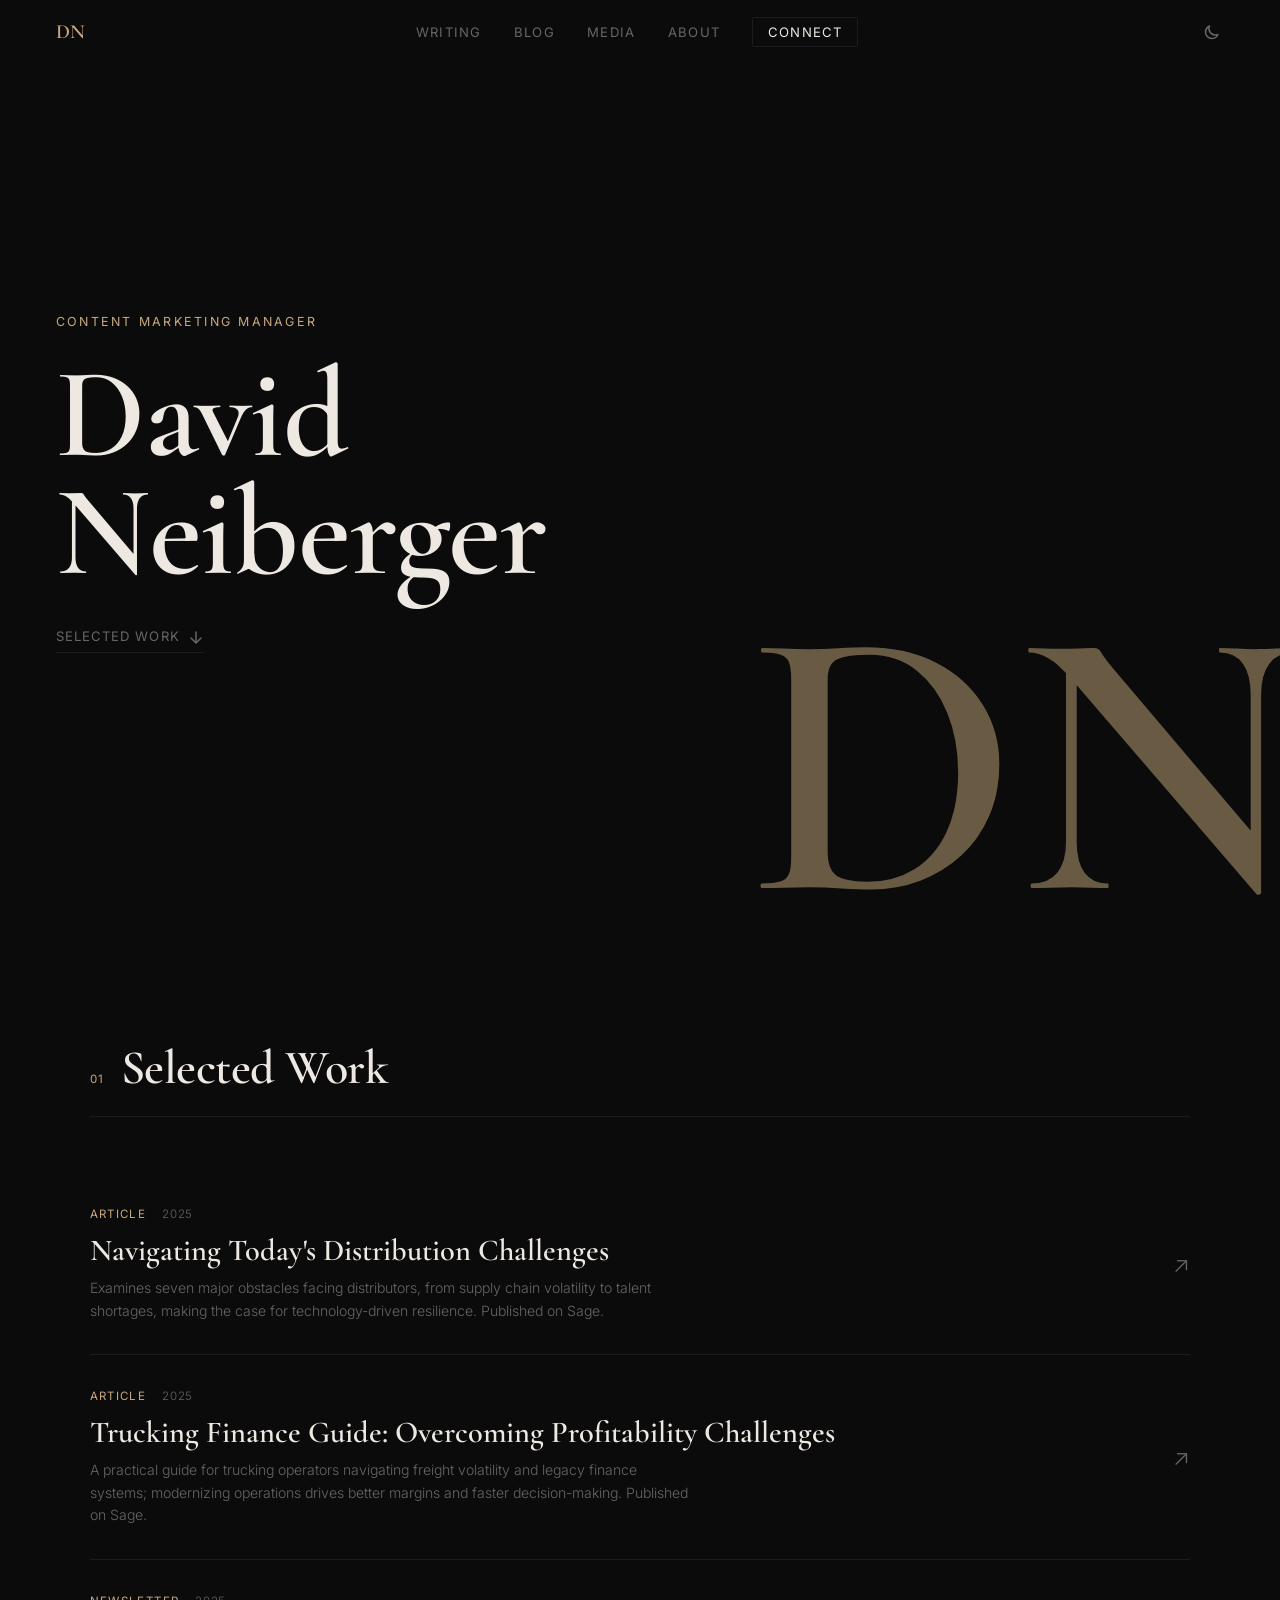
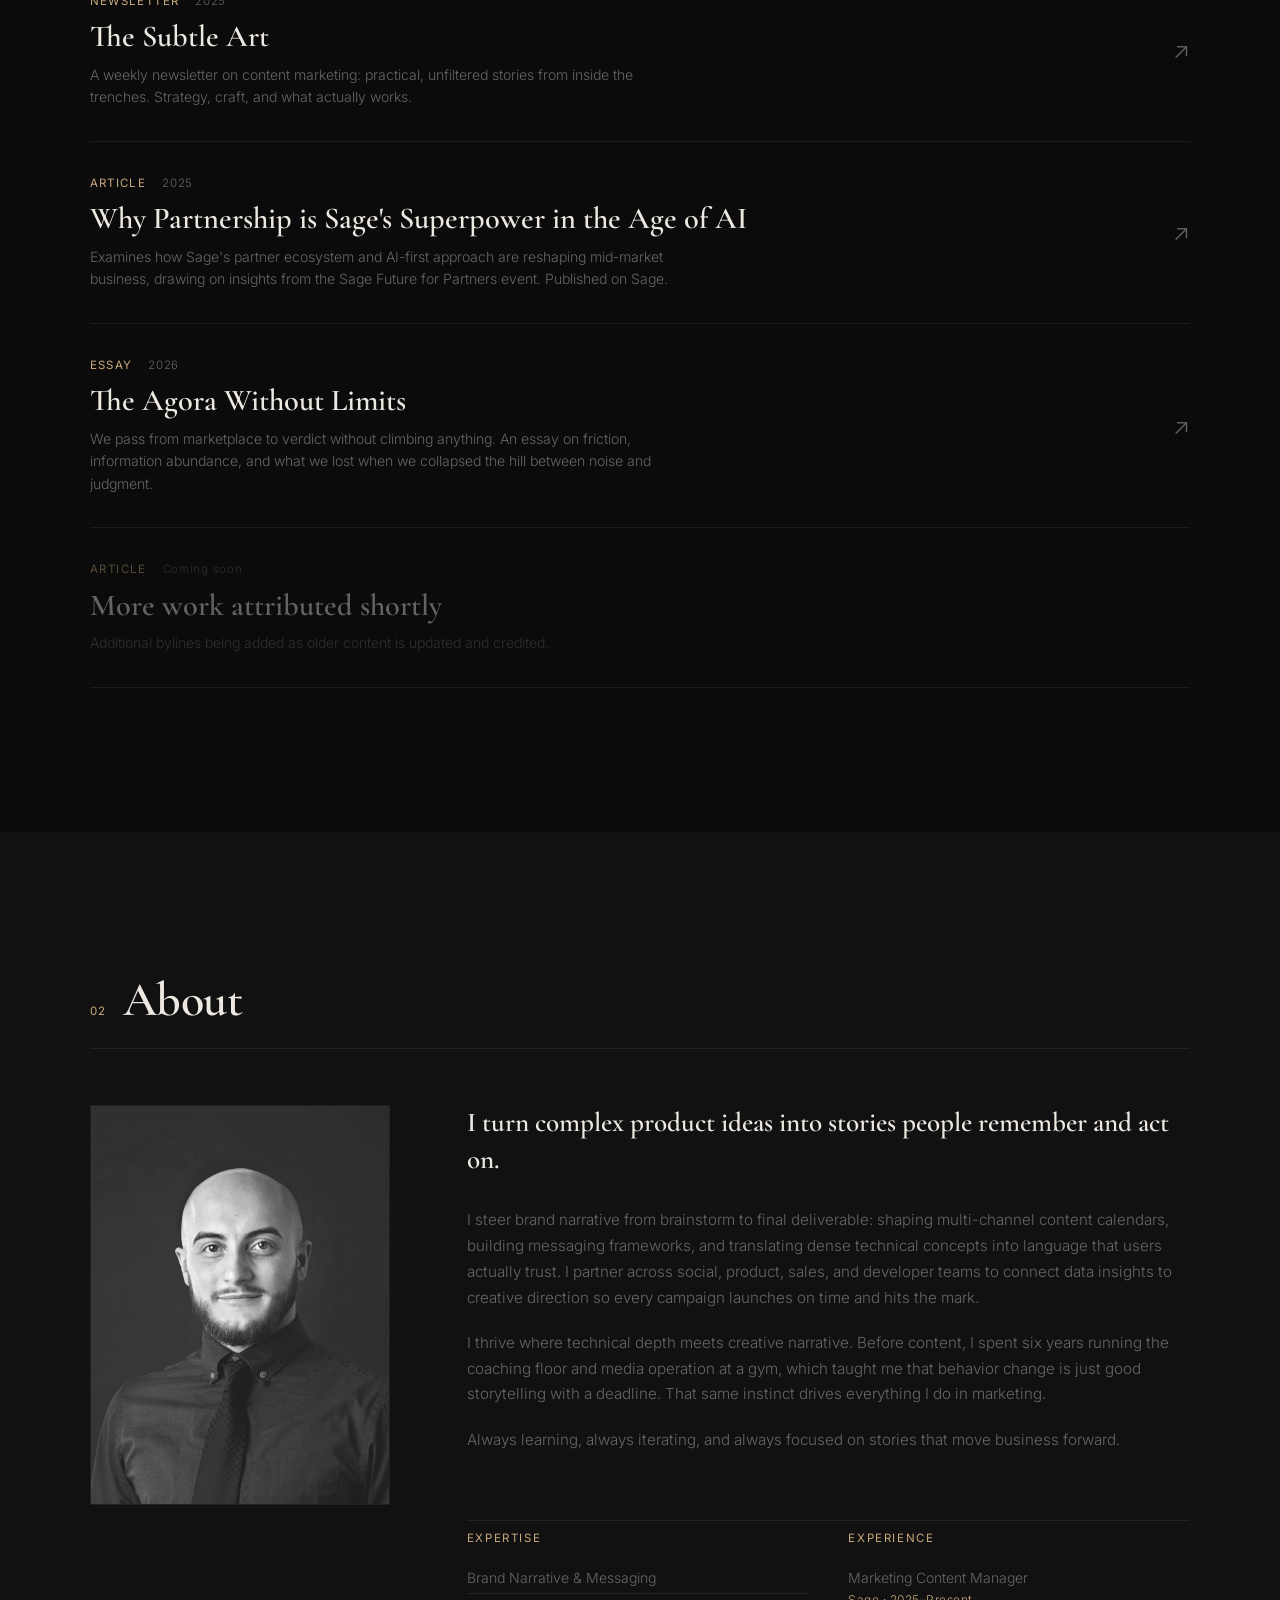
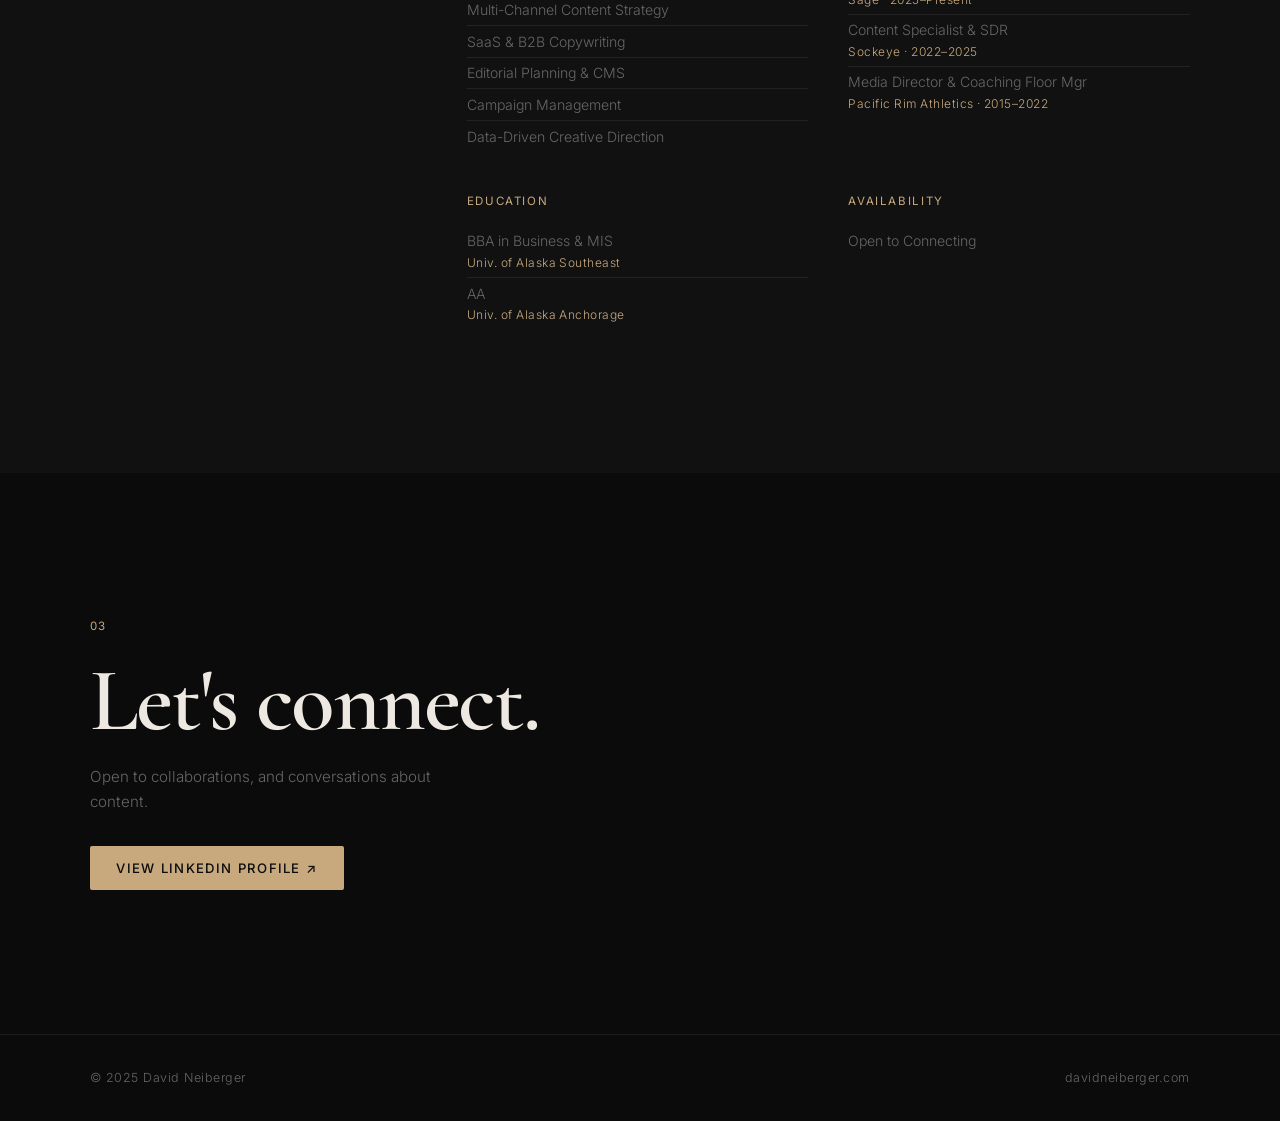
==== commit 8bb5412c: "Merge branch 'main' of https://github.com/Niv-Mizzet-Parun/Niv-Mizzet-Parun.github.io" ====
--- a/index.html
+++ b/index.html
@@ -174,8 +174,8 @@
         <div class="about__content">
           <div class="about__body">
             <p class="about__lead">I turn complex product ideas into stories people remember and act on.</p>
-            <p>I steer brand narrative from brainstorm to final deliverable — shaping multi-channel content calendars, building messaging frameworks, and translating dense technical concepts into language that users actually trust. I partner across social, product, sales, and developer teams to connect data insights to creative direction so every campaign launches on time and hits the mark.</p>
-            <p>I thrive where technical depth meets creative narrative. Before content, I spent six years running the coaching floor and media operation at a gym — which taught me that behavior change is just good storytelling with a deadline. That same instinct drives everything I do in marketing.</p>
+            <p>I steer brand narrative from brainstorm to final deliverable: shaping multi-channel content calendars, building messaging frameworks, and translating dense technical concepts into language that users actually trust. I partner across social, product, sales, and developer teams to connect data insights to creative direction so every campaign launches on time and hits the mark.</p>
+            <p>I thrive where technical depth meets creative narrative. Before content, I spent six years running the coaching floor and media operation at a gym, which taught me that behavior change is just good storytelling with a deadline. That same instinct drives everything I do in marketing.</p>
             <p>Always learning, always iterating, and always focused on stories that move business forward.</p>
           </div>
 
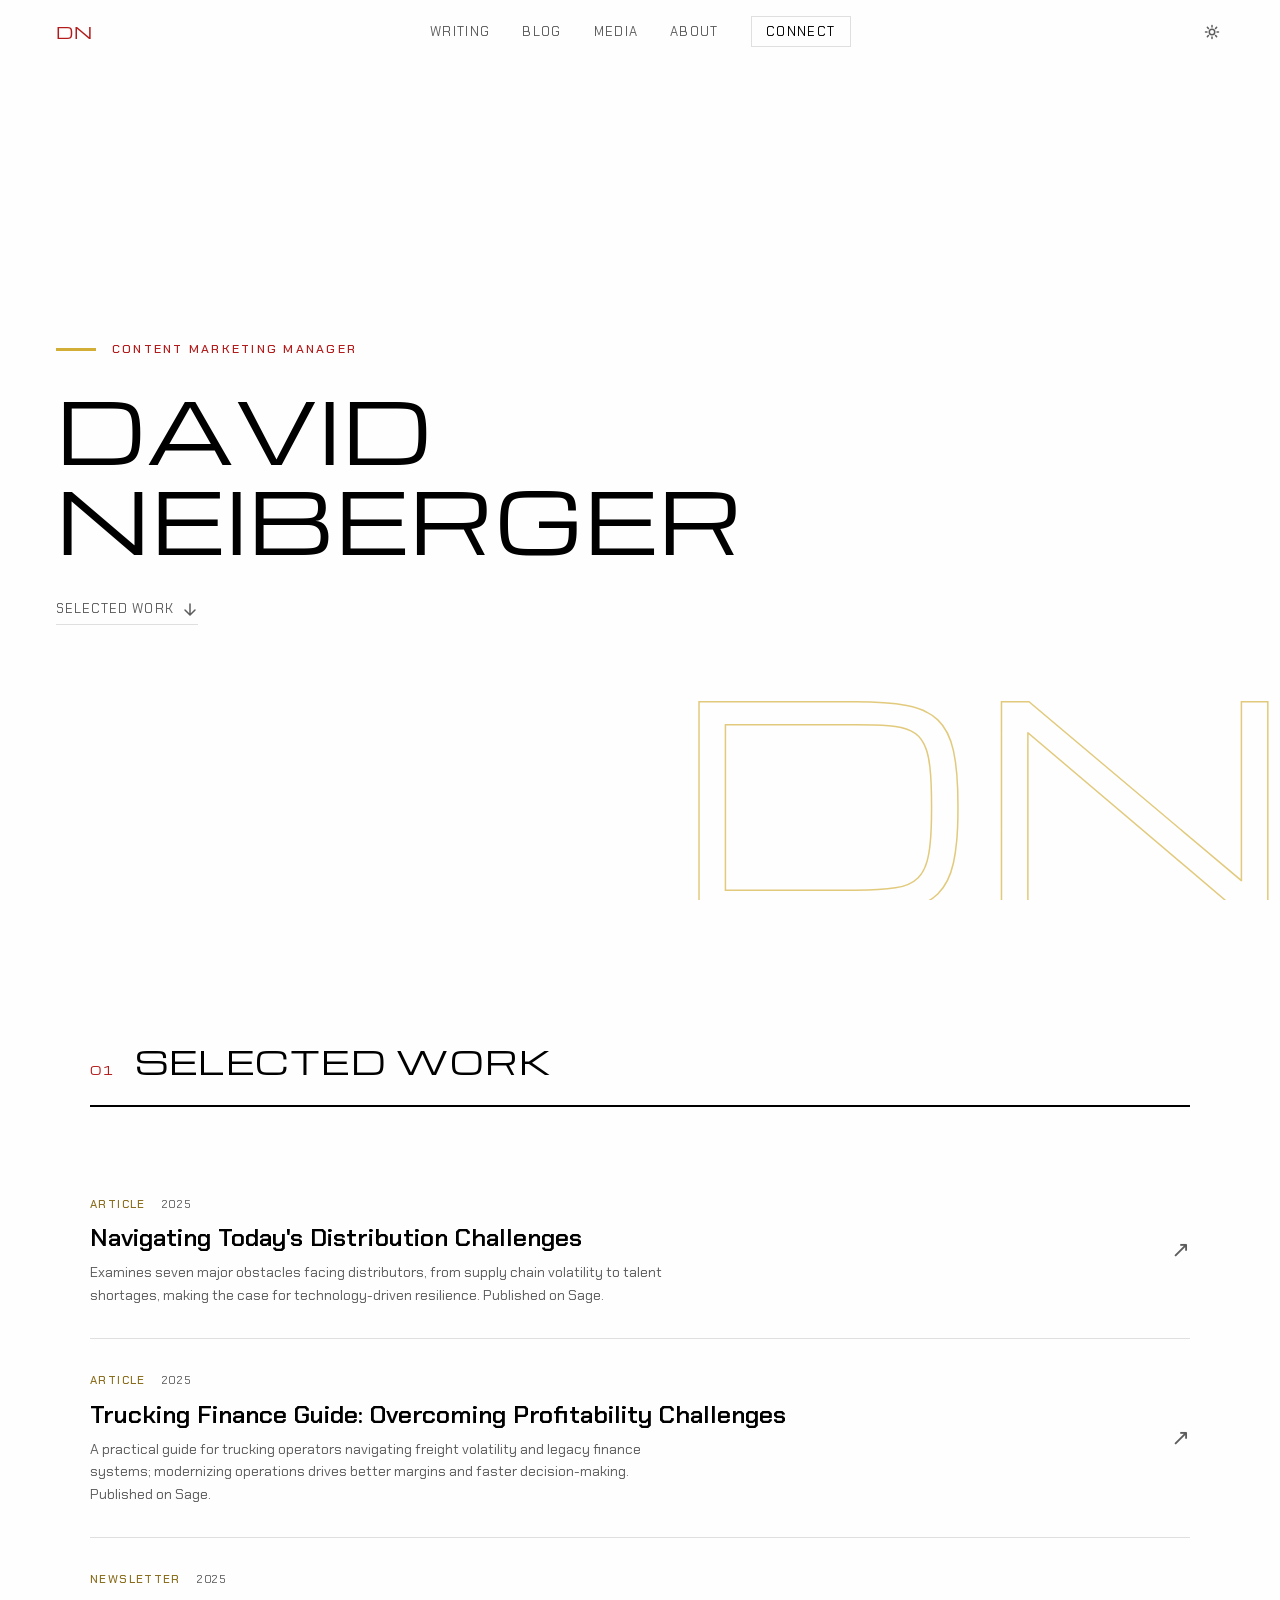
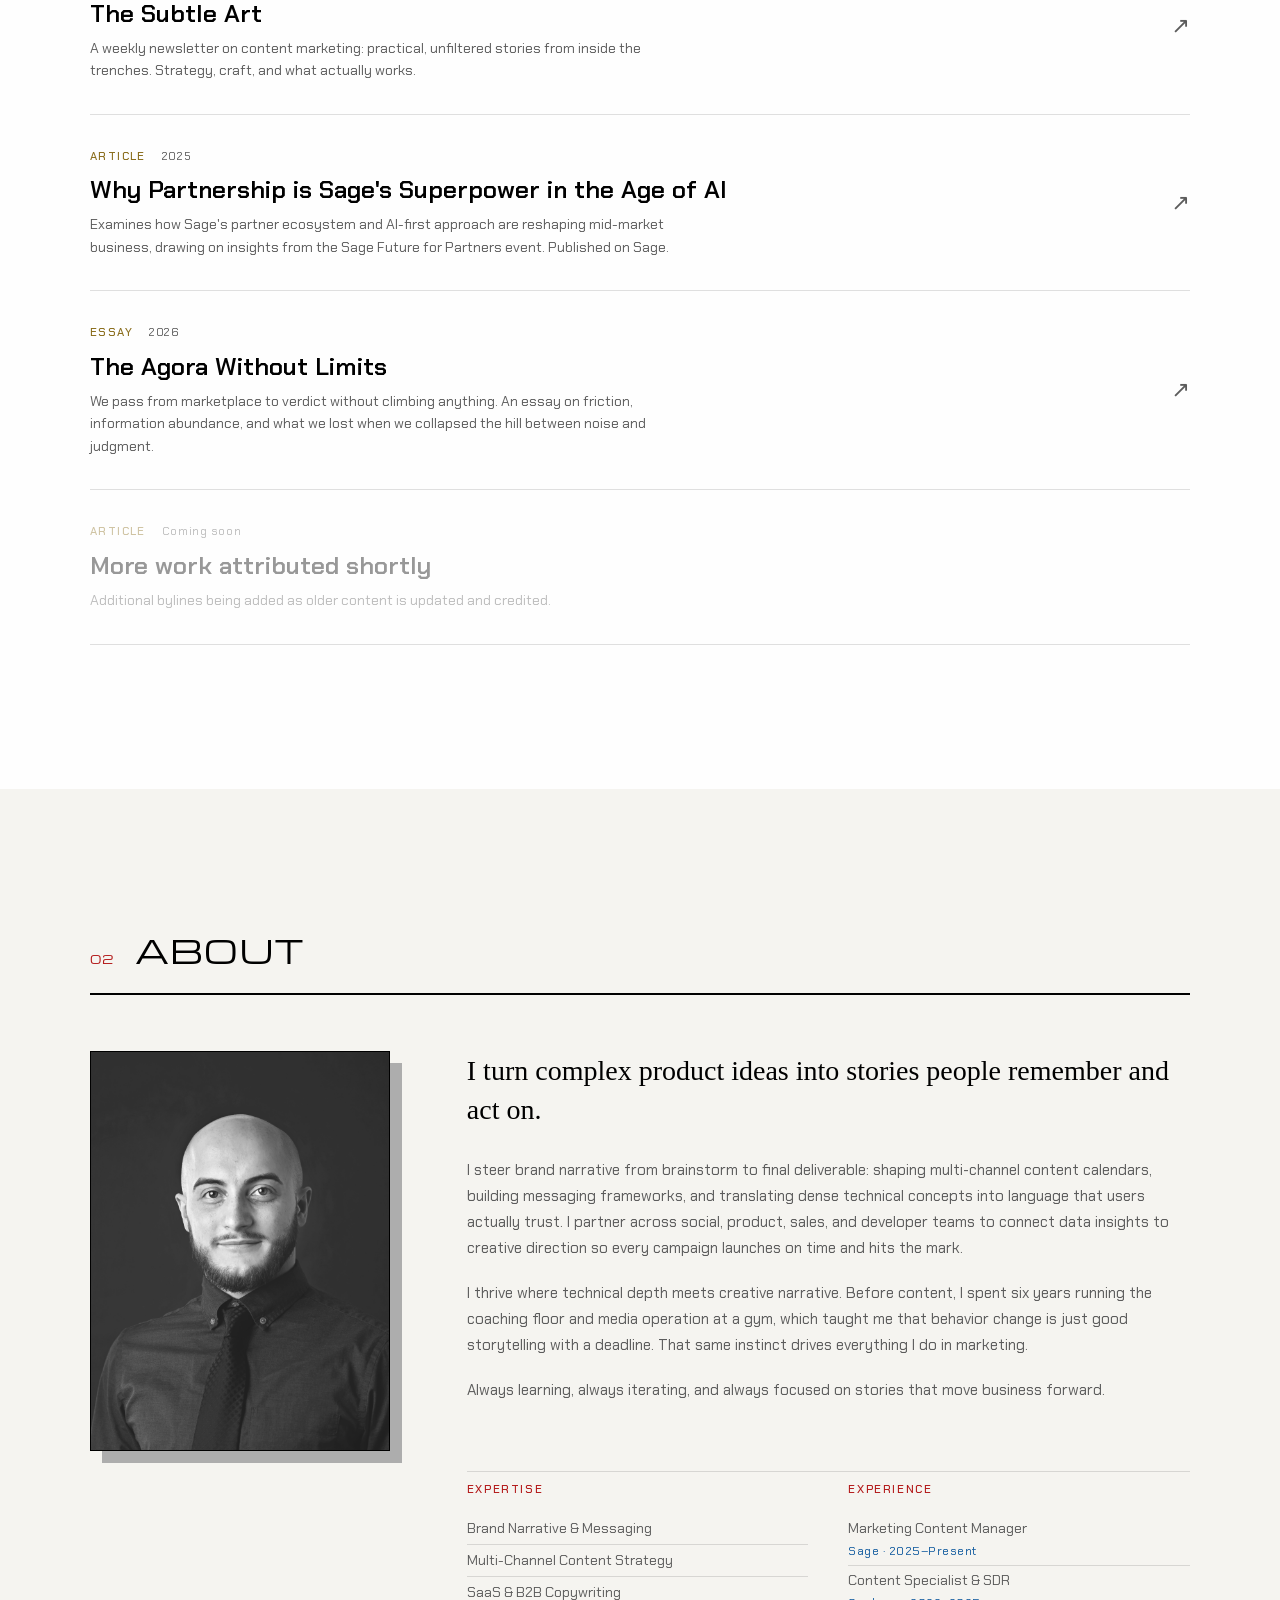
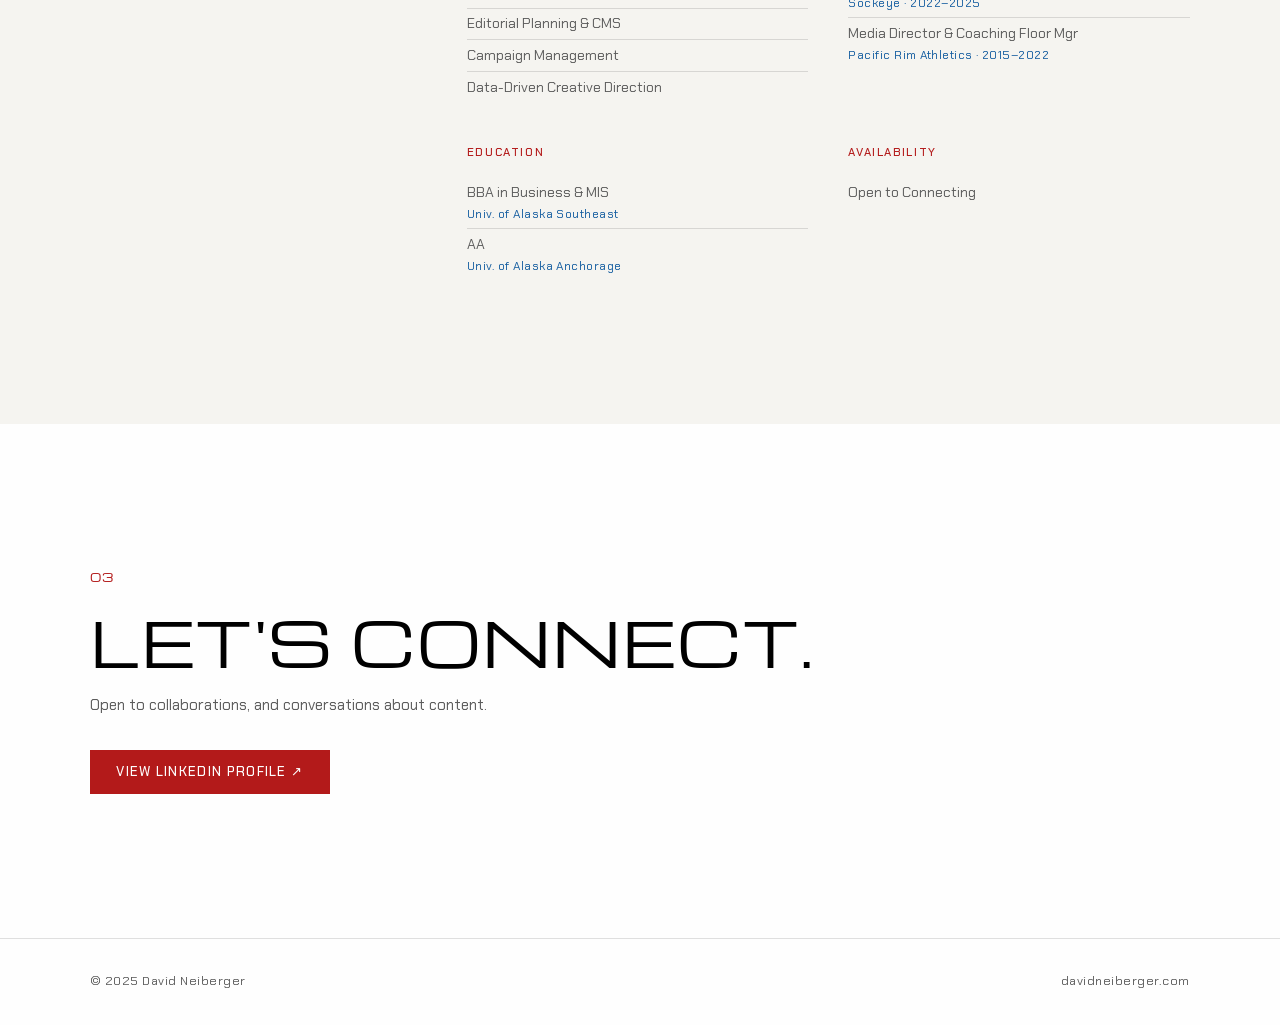
==== commit 2a48f581: "Updated files for new theme for website." ====
--- a/index.html
+++ b/index.html
@@ -24,7 +24,7 @@
 
   <link rel="preconnect" href="https://fonts.googleapis.com" />
   <link rel="preconnect" href="https://fonts.gstatic.com" crossorigin />
-  <link href="https://fonts.googleapis.com/css2?family=Inter:wght@300;400;500&family=Cormorant+Garamond:ital,wght@0,600;1,500&display=swap" rel="stylesheet" />
+  <link href="https://fonts.googleapis.com/css2?family=Michroma&family=Chakra+Petch:wght@300;400;500;600&family=Old+Standard+TT:ital,wght@0,400;0,700;1,400&display=swap" rel="stylesheet" />
 
   <link rel="stylesheet" href="style.css" />
 </head>
--- a/style.css
+++ b/style.css
@@ -2,20 +2,30 @@
    TOKENS
 ──────────────────────────────────────────────────────────── */
 :root {
-  --bg:         #0b0b0b;
-  --bg-raised:  #111111;
-  --border:     rgba(255, 255, 255, 0.07);
-  --text:       #ede8e1;
-  --text-muted: #666;
-  --accent:     #c8a97e;   /* warm gold */
-  --accent-dim: rgba(200, 169, 126, 0.12);
+  --bg:         #fefefe;
+  --bg-raised:  #f5f4f0;
+  --border:     rgba(0, 0, 0, 0.12);
+  --text:       #000000;
+  --text-muted: #5c5c5c;
+
+  /* Brand palette */
+  --blue:     #135c9f;
+  --red:      #b31a1a;
+  --gold:     #d3ae36;
+  --gold-ink: #8a6d1c;   /* gold darkened enough to read on light bg */
+
+  --accent:     var(--blue);   /* primary interactive color */
+  --accent-dim: rgba(19, 92, 159, 0.07);
+  --red-dim:    rgba(179, 26, 26, 0.07);
+  --gold-dim:   rgba(211, 174, 54, 0.16);
 
   /* Internal: used to patch hardcoded bg values in nav + filter bar */
-  --nav-scrolled-bg:  rgba(11, 11, 11, 0.85);
-  --filter-bar-bg:    rgba(11, 11, 11, 0.90);
-
-  --font-display: 'Cormorant Garamond', Georgia, serif;
-  --font-body:    'Inter', system-ui, sans-serif;
+  --nav-scrolled-bg:  rgba(254, 254, 254, 0.88);
+  --filter-bar-bg:    rgba(254, 254, 254, 0.92);
+
+  --font-display: 'Michroma', 'Arial Black', sans-serif;
+  --font-body:    'Chakra Petch', system-ui, sans-serif;
+  --font-serif:   'Old Standard TT', Georgia, serif;
 
   --ease: cubic-bezier(0.16, 1, 0.3, 1);
   --nav-h: 64px;
@@ -40,7 +50,7 @@
   color: var(--text);
   font-family: var(--font-body);
   font-size: clamp(15px, 1.1vw, 17px);
-  font-weight: 300;
+  font-weight: 400;
   line-height: 1.7;
   overflow-x: hidden;
 }
@@ -94,10 +104,10 @@
 
 .nav__logo {
   font-family: var(--font-display);
-  font-size: 1.25rem;
-  font-weight: 600;
-  letter-spacing: 0.02em;
-  color: var(--accent);
+  font-size: 1rem;
+  font-weight: 400;
+  letter-spacing: 0.06em;
+  color: var(--red);
   transition: opacity 0.2s;
 }
 .nav__logo:hover { opacity: 0.7; }
@@ -121,7 +131,7 @@
 .nav__cta {
   border: 1px solid var(--border);
   padding: 0.45em clamp(0.5em, 1.5vw, 1.1em);
-  border-radius: 2px;
+  border-radius: 0;
   color: var(--text) !important;
   transition: background 0.2s, border-color 0.2s !important;
 }
@@ -153,19 +163,29 @@
 
 .hero__label {
   font-size: 0.78rem;
-  font-weight: 400;
+  font-weight: 500;
   letter-spacing: 0.18em;
   text-transform: uppercase;
-  color: var(--accent);
+  color: var(--red);
   margin-bottom: 1.5rem;
+}
+.hero__label::before {
+  content: '';
+  display: inline-block;
+  width: 2.5rem;
+  height: 3px;
+  background: var(--gold);
+  margin-right: 1rem;
+  vertical-align: middle;
 }
 
 .hero__name {
   font-family: var(--font-display);
-  font-size: clamp(4rem, 10vw, 9.5rem);
-  font-weight: 600;
-  line-height: 0.92;
-  letter-spacing: -0.01em;
+  font-size: clamp(2.4rem, 6.5vw, 6rem);
+  font-weight: 400;
+  line-height: 1.08;
+  letter-spacing: 0.01em;
+  text-transform: uppercase;
   color: var(--text);
   margin-bottom: 2rem;
 }
@@ -192,8 +212,8 @@
   transition: color 0.2s, border-color 0.2s;
 }
 .hero__scroll:hover {
-  color: var(--text);
-  border-color: var(--text-muted);
+  color: var(--accent);
+  border-color: var(--accent);
 }
 .hero__scroll svg {
   transition: transform 0.3s var(--ease);
@@ -202,15 +222,16 @@
   transform: translateY(3px);
 }
 
-/* Large background monogram */
+/* Large background monogram — outlined in gold */
 .hero__bg-text {
   position: absolute;
   right: -0.05em;
-  bottom: -0.15em;
+  bottom: -0.1em;
   font-family: var(--font-display);
-  font-size: clamp(18rem, 30vw, 36rem);
-  font-weight: 600;
-  color: rgba(200, 169, 126, 0.5);
+  font-size: clamp(11rem, 22vw, 24rem);
+  font-weight: 400;
+  color: transparent;
+  -webkit-text-stroke: 1.5px rgba(211, 174, 54, 0.65);
   line-height: 1;
   user-select: none;
   pointer-events: none;
@@ -223,25 +244,27 @@
 .section__header {
   display: flex;
   align-items: baseline;
-  gap: 1rem;
+  gap: 1.25rem;
   margin-bottom: 3.5rem;
   padding-bottom: 1.5rem;
-  border-bottom: 1px solid var(--border);
+  border-bottom: 2px solid var(--text);
 }
 
 .section__num {
+  font-family: var(--font-display);
   font-size: 0.72rem;
   font-weight: 400;
-  color: var(--accent);
+  color: var(--red);
   letter-spacing: 0.12em;
 }
 
 .section__title {
   font-family: var(--font-display);
-  font-size: clamp(2rem, 4vw, 3rem);
-  font-weight: 600;
-  letter-spacing: -0.01em;
-  line-height: 1;
+  font-size: clamp(1.3rem, 2.8vw, 2rem);
+  font-weight: 400;
+  letter-spacing: 0.04em;
+  text-transform: uppercase;
+  line-height: 1.1;
 }
 
 /* ────────────────────────────────────────────────────────────
@@ -279,7 +302,7 @@
   background: var(--accent-dim);
   opacity: 0;
   transition: opacity 0.25s;
-  border-radius: 2px;
+  border-radius: 0;
 }
 .work__link:hover::before { opacity: 1; }
 
@@ -294,10 +317,10 @@
 
 .work__tag {
   font-size: 0.72rem;
-  font-weight: 400;
+  font-weight: 500;
   letter-spacing: 0.12em;
   text-transform: uppercase;
-  color: var(--accent);
+  color: var(--gold-ink);
 }
 
 .work__year {
@@ -309,10 +332,10 @@
 .work__title {
   grid-column: 1;
   grid-row: 2;
-  font-family: var(--font-display);
-  font-size: clamp(1.3rem, 2.5vw, 1.9rem);
+  font-family: var(--font-body);
+  font-size: clamp(1.15rem, 2.2vw, 1.55rem);
   font-weight: 600;
-  line-height: 1.2;
+  line-height: 1.25;
   margin-bottom: 0.5rem;
   transition: color 0.2s;
 }
@@ -374,7 +397,8 @@
   object-position: center top;
   display: block;
   filter: grayscale(100%);
-  border: 1px solid var(--border);
+  border: 1px solid var(--text);
+  box-shadow: 12px 12px 0 var(--gold);
 }
 
 /* Content column */
@@ -389,10 +413,10 @@
 }
 
 .about__lead {
-  font-family: var(--font-display);
-  font-size: clamp(1.25rem, 2.2vw, 1.7rem);
-  font-weight: 600;
-  line-height: 1.35;
+  font-family: var(--font-serif);
+  font-size: clamp(1.3rem, 2.3vw, 1.75rem);
+  font-weight: 400;
+  line-height: 1.4;
   color: var(--text);
   margin-bottom: 1.8rem !important;
 }
@@ -413,10 +437,10 @@
 
 .about__block h4 {
   font-size: 0.72rem;
-  font-weight: 400;
+  font-weight: 500;
   letter-spacing: 0.14em;
   text-transform: uppercase;
-  color: var(--accent);
+  color: var(--red);
   margin-bottom: 0.9rem;
 }
 
@@ -432,7 +456,7 @@
 .about__company {
   display: block;
   font-size: 0.75rem;
-  color: var(--accent);
+  color: var(--blue);
   margin-top: 0.15rem;
   letter-spacing: 0.04em;
 }
@@ -449,10 +473,11 @@
 
 .contact__headline {
   font-family: var(--font-display);
-  font-size: clamp(3rem, 7vw, 6.5rem);
-  font-weight: 600;
-  line-height: 1;
-  letter-spacing: -0.02em;
+  font-size: clamp(1.9rem, 4.8vw, 4.2rem);
+  font-weight: 400;
+  line-height: 1.1;
+  letter-spacing: 0.02em;
+  text-transform: uppercase;
 }
 
 .contact__sub {
@@ -468,17 +493,17 @@
   gap: 0.5em;
   margin-top: 0.75rem;
   padding: 0.85em 2em;
-  background: var(--accent);
-  color: var(--bg);
+  background: #b31a1a;
+  color: #fefefe;
   font-size: 0.82rem;
   font-weight: 500;
   letter-spacing: 0.1em;
   text-transform: uppercase;
-  border-radius: 2px;
-  transition: opacity 0.2s, transform 0.2s var(--ease);
+  border-radius: 0;
+  transition: background 0.2s, transform 0.2s var(--ease);
 }
 .contact__btn:hover {
-  opacity: 0.85;
+  background: #135c9f;
   transform: translateY(-1px);
 }
 
@@ -522,10 +547,11 @@
 
 .page-header__title {
   font-family: var(--font-display);
-  font-size: clamp(3.5rem, 9vw, 8rem);
-  font-weight: 600;
-  line-height: 0.92;
-  letter-spacing: -0.01em;
+  font-size: clamp(2.2rem, 6vw, 5.2rem);
+  font-weight: 400;
+  line-height: 1.08;
+  letter-spacing: 0.01em;
+  text-transform: uppercase;
   color: var(--text);
   margin-top: 1.5rem;
 }
@@ -559,7 +585,7 @@
   letter-spacing: 0.1em;
   text-transform: uppercase;
   padding: 0.4em 1em;
-  border-radius: 2px;
+  border-radius: 0;
   cursor: pointer;
   transition: color 0.2s, border-color 0.2s, background 0.2s;
 }
@@ -590,7 +616,7 @@
 
 .works-card {
   border: 1px solid var(--border);
-  border-radius: 2px;
+  border-radius: 0;
   overflow: hidden;
   opacity: 0;
   animation: fadeUp 0.6s var(--ease) forwards;
@@ -653,7 +679,7 @@
 .works-card__placeholder {
   width: 100%;
   height: 100%;
-  background: linear-gradient(135deg, var(--bg-raised) 0%, rgba(200, 169, 126, 0.06) 100%);
+  background: linear-gradient(135deg, var(--bg-raised) 0%, rgba(211, 174, 54, 0.10) 100%);
 }
 
 /* Play button overlay for video cards */
@@ -668,7 +694,7 @@
   display: flex;
   align-items: center;
   justify-content: center;
-  border-radius: 2px;
+  border-radius: 0;
   opacity: 0;
   transform: translateY(4px);
   transition: opacity 0.25s, transform 0.25s var(--ease);
@@ -693,18 +719,18 @@
 
 .works-card__platform {
   font-size: 0.68rem;
-  font-weight: 400;
+  font-weight: 500;
   letter-spacing: 0.14em;
   text-transform: uppercase;
-  color: var(--accent);
-  border: 1px solid rgba(200, 169, 126, 0.3);
+  color: var(--gold-ink);
+  border: 1px solid var(--gold);
   padding: 0.3em 0.7em;
-  border-radius: 2px;
+  border-radius: 0;
   align-self: flex-start;
 }
 
 .works-card__excerpt {
-  font-family: var(--font-display);
+  font-family: var(--font-serif);
   font-style: italic;
   font-size: clamp(0.95rem, 1.4vw, 1.15rem);
   font-weight: 500;
@@ -732,7 +758,7 @@
 }
 
 .works-card__pullquote {
-  font-family: var(--font-display);
+  font-family: var(--font-serif);
   font-style: italic;
   font-size: clamp(1.1rem, 1.8vw, 1.4rem);
   font-weight: 500;
@@ -757,9 +783,9 @@
   flex-shrink: 0;
 }
 
-.works-card__type--video   { color: #7ea8c8; }
-.works-card__type--social  { color: var(--accent); }
-.works-card__type--article { color: #a8b89a; }
+.works-card__type--video   { color: var(--blue); }
+.works-card__type--social  { color: var(--red); }
+.works-card__type--article { color: var(--gold-ink); }
 
 /* Title + context grouped */
 .works-card__title-group {
@@ -836,7 +862,7 @@
   background: var(--accent-dim);
   opacity: 0;
   transition: opacity 0.25s;
-  border-radius: 2px;
+  border-radius: 0;
 }
 
 .blog-list__link:hover::before { opacity: 1; }
@@ -845,10 +871,10 @@
   grid-column: 1;
   grid-row: 1;
   font-size: 0.72rem;
-  font-weight: 400;
+  font-weight: 500;
   letter-spacing: 0.12em;
   text-transform: uppercase;
-  color: var(--accent);
+  color: var(--red);
   margin-bottom: 0.5rem;
   display: block;
 }
@@ -856,10 +882,10 @@
 .blog-list__title {
   grid-column: 1;
   grid-row: 2;
-  font-family: var(--font-display);
-  font-size: clamp(1.3rem, 2.5vw, 1.9rem);
+  font-family: var(--font-body);
+  font-size: clamp(1.15rem, 2.2vw, 1.55rem);
   font-weight: 600;
-  line-height: 1.2;
+  line-height: 1.25;
   margin-bottom: 0.5rem;
   transition: color 0.2s;
 }
@@ -910,22 +936,23 @@
 
 .post-header__label {
   font-size: 0.78rem;
-  font-weight: 400;
+  font-weight: 500;
   letter-spacing: 0.18em;
   text-transform: uppercase;
-  color: var(--accent);
+  color: var(--red);
   margin-bottom: 1.25rem;
   display: block;
 }
 
 .post-header__title {
   font-family: var(--font-display);
-  font-size: clamp(2.5rem, 5.5vw, 4.5rem);
-  font-weight: 600;
-  line-height: 1.08;
-  letter-spacing: -0.01em;
+  font-size: clamp(1.7rem, 4vw, 3.2rem);
+  font-weight: 400;
+  line-height: 1.2;
+  letter-spacing: 0.01em;
+  text-transform: uppercase;
   color: var(--text);
-  max-width: 860px;
+  max-width: 900px;
   margin-bottom: 1.5rem;
 }
 
@@ -951,9 +978,9 @@
 }
 
 .post-body h2 {
-  font-family: var(--font-display);
+  font-family: var(--font-serif);
   font-size: clamp(1.6rem, 3vw, 2.2rem);
-  font-weight: 600;
+  font-weight: 400;
   line-height: 1.2;
   letter-spacing: -0.01em;
   color: var(--text);
@@ -968,21 +995,21 @@
   font-weight: 500;
   letter-spacing: 0.14em;
   text-transform: uppercase;
-  color: var(--accent);
+  color: var(--red);
   margin-top: 2.5rem;
   margin-bottom: 0.75rem;
 }
 
 .post-body blockquote {
-  border-left: 3px solid var(--accent);
-  background: var(--accent-dim);
-  border-radius: 0 2px 2px 0;
+  border-left: 3px solid var(--gold);
+  background: var(--gold-dim);
+  border-radius: 0;
   padding: 1.5rem 2rem;
   margin: 2.5rem 0;
 }
 
 .post-body blockquote p {
-  font-family: var(--font-display);
+  font-family: var(--font-serif);
   font-style: italic;
   font-size: clamp(1.15rem, 2vw, 1.35rem);
   font-weight: 500;
@@ -1013,7 +1040,7 @@
 }
 
 .post-body li::marker {
-  color: var(--accent);
+  color: var(--red);
 }
 
 .post-body strong,
@@ -1031,7 +1058,7 @@
   color: var(--accent);
   text-decoration: underline;
   text-underline-offset: 3px;
-  text-decoration-color: rgba(200, 169, 126, 0.4);
+  text-decoration-color: color-mix(in srgb, var(--accent) 40%, transparent);
   transition: text-decoration-color 0.2s;
 }
 
@@ -1070,17 +1097,25 @@
 }
 
 /* ────────────────────────────────────────────────────────────
-   LIGHT MODE TOKENS
-──────────────────────────────────────────────────────────── */
-[data-theme="light"] {
-  --bg:               #faf8f5;
-  --bg-raised:        #f0ece5;
-  --border:           rgba(0, 0, 0, 0.10);
-  --text:             #1a1a1a;
-  --text-muted:       #777;
-  --accent-dim:       rgba(200, 169, 126, 0.18);
-  --nav-scrolled-bg:  rgba(250, 248, 245, 0.88);
-  --filter-bar-bg:    rgba(250, 248, 245, 0.92);
+   DARK MODE TOKENS (light is the default)
+──────────────────────────────────────────────────────────── */
+[data-theme="dark"] {
+  --bg:               #000000;
+  --bg-raised:        #0e0e0e;
+  --border:           rgba(255, 255, 255, 0.16);
+  --text:             #fefefe;
+  --text-muted:       #9a9a9a;
+
+  /* Lightened for contrast on black */
+  --blue:             #5c9fdb;
+  --red:              #e05252;
+  --gold-ink:         #d3ae36;
+
+  --accent-dim:       rgba(92, 159, 219, 0.10);
+  --red-dim:          rgba(224, 82, 82, 0.10);
+  --gold-dim:         rgba(211, 174, 54, 0.10);
+  --nav-scrolled-bg:  rgba(0, 0, 0, 0.85);
+  --filter-bar-bg:    rgba(0, 0, 0, 0.90);
 }
 
 /* ────────────────────────────────────────────────────────────
@@ -1102,10 +1137,10 @@
 }
 .nav__theme-toggle:hover { color: var(--text); }
 
-/* In dark mode show moon, in light mode show sun */
-.theme-icon--sun { display: none; }
-[data-theme="light"] .theme-icon--moon { display: none; }
-[data-theme="light"] .theme-icon--sun  { display: block; }
+/* In light mode show sun, in dark mode show moon */
+.theme-icon--moon { display: none; }
+[data-theme="dark"] .theme-icon--sun  { display: none; }
+[data-theme="dark"] .theme-icon--moon { display: block; }
 
 /* ────────────────────────────────────────────────────────────
    ANIMATIONS
